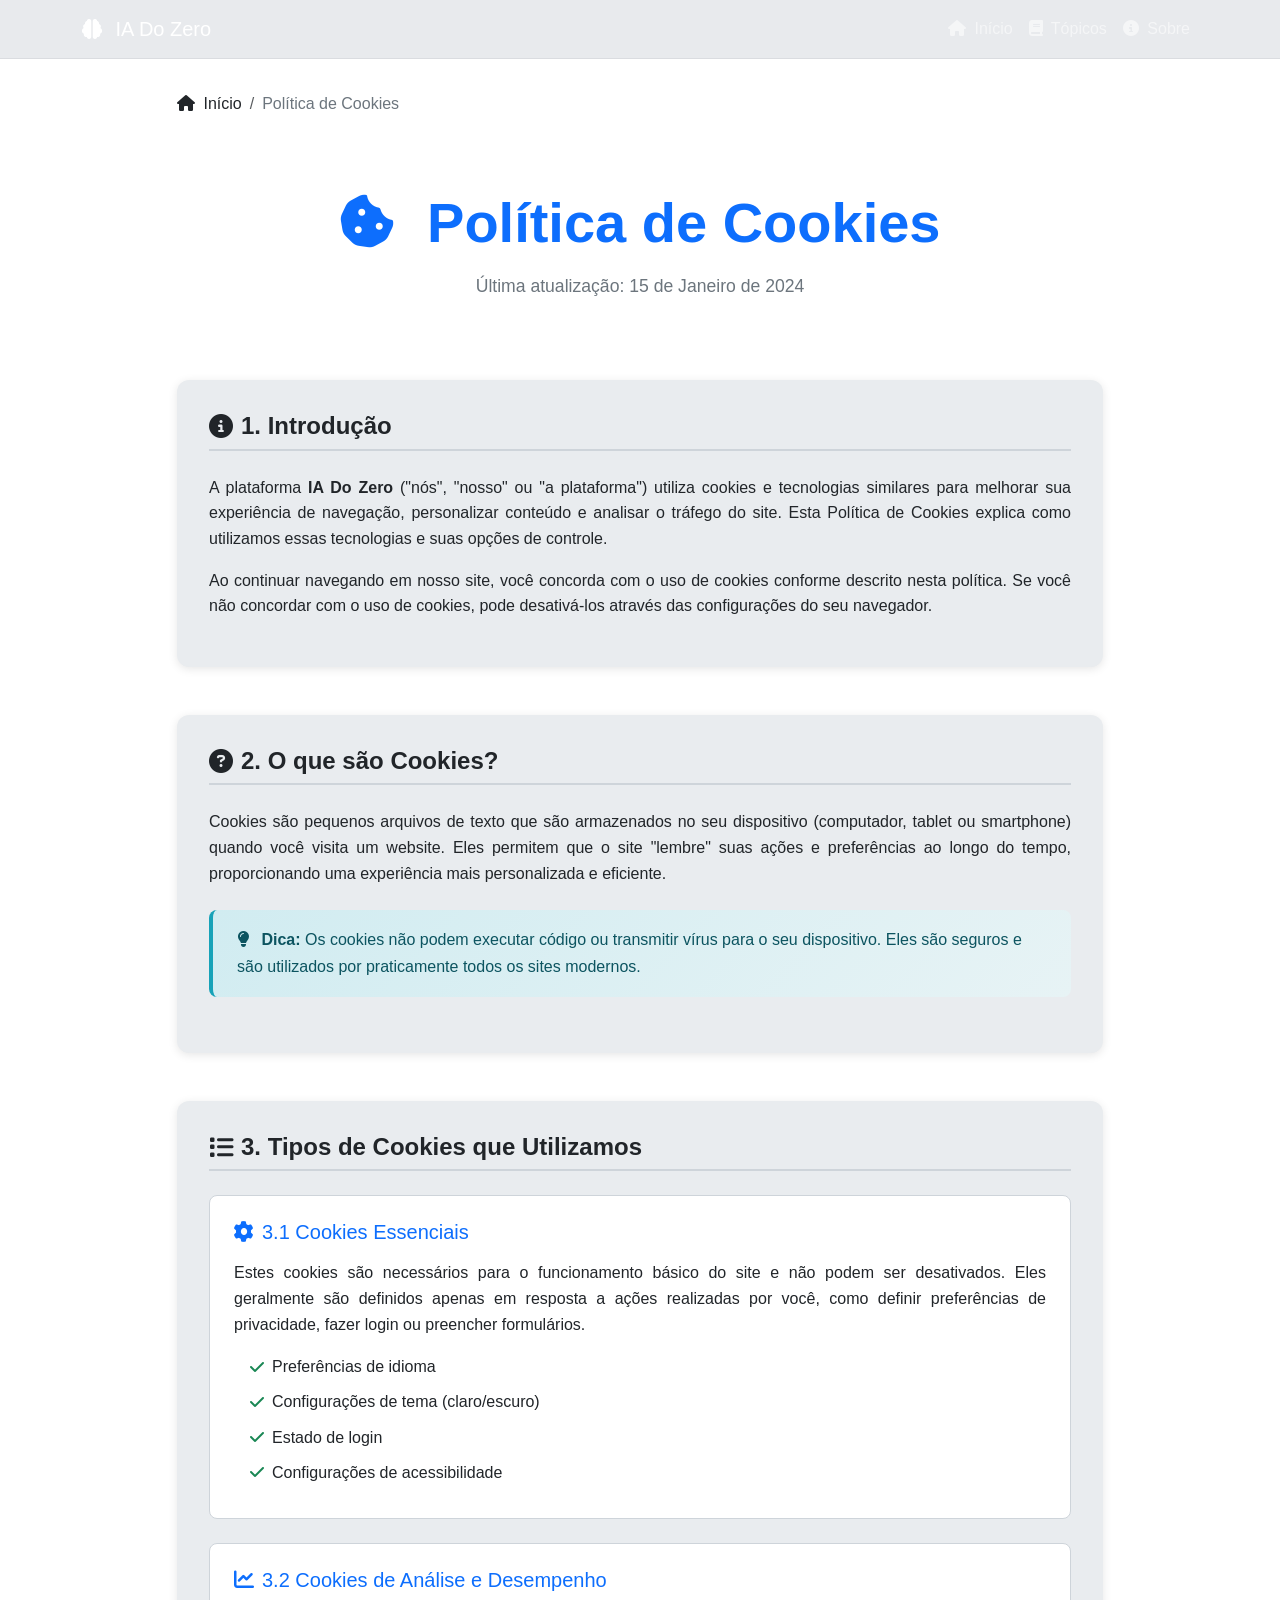
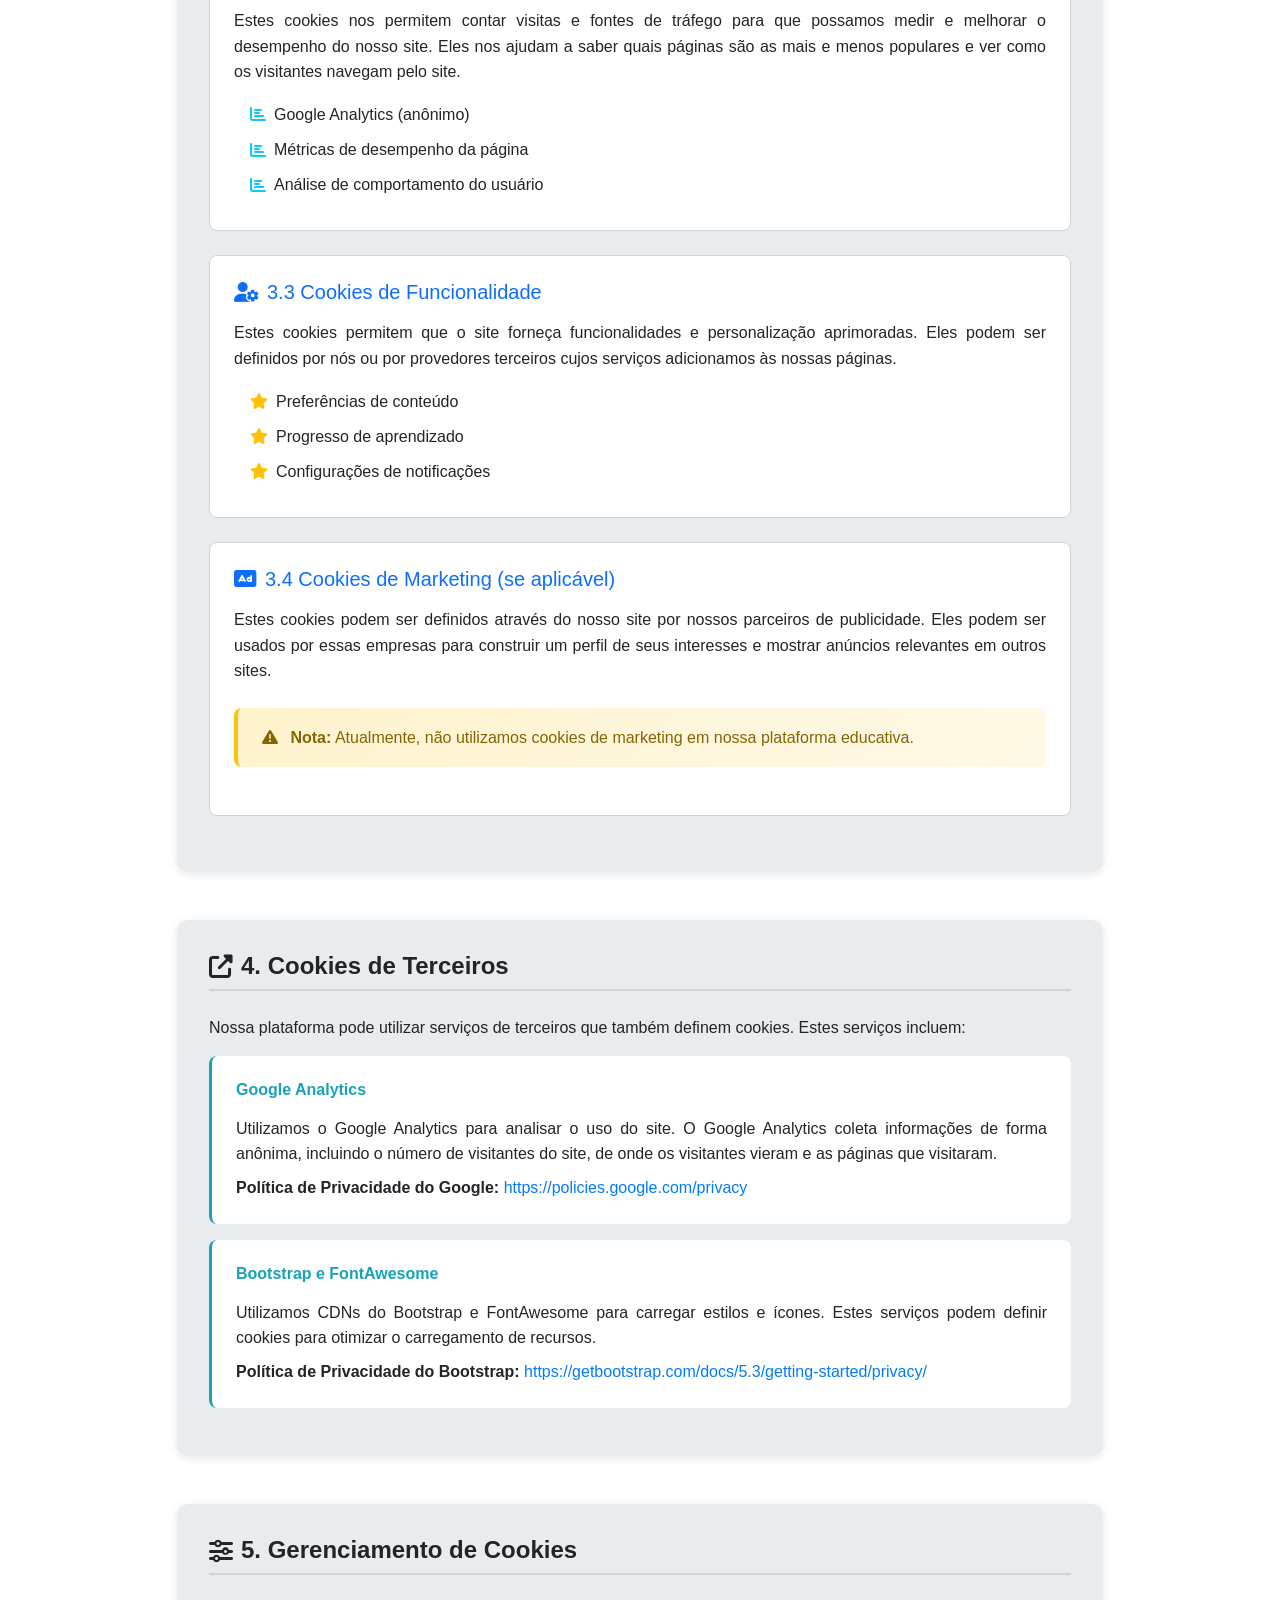
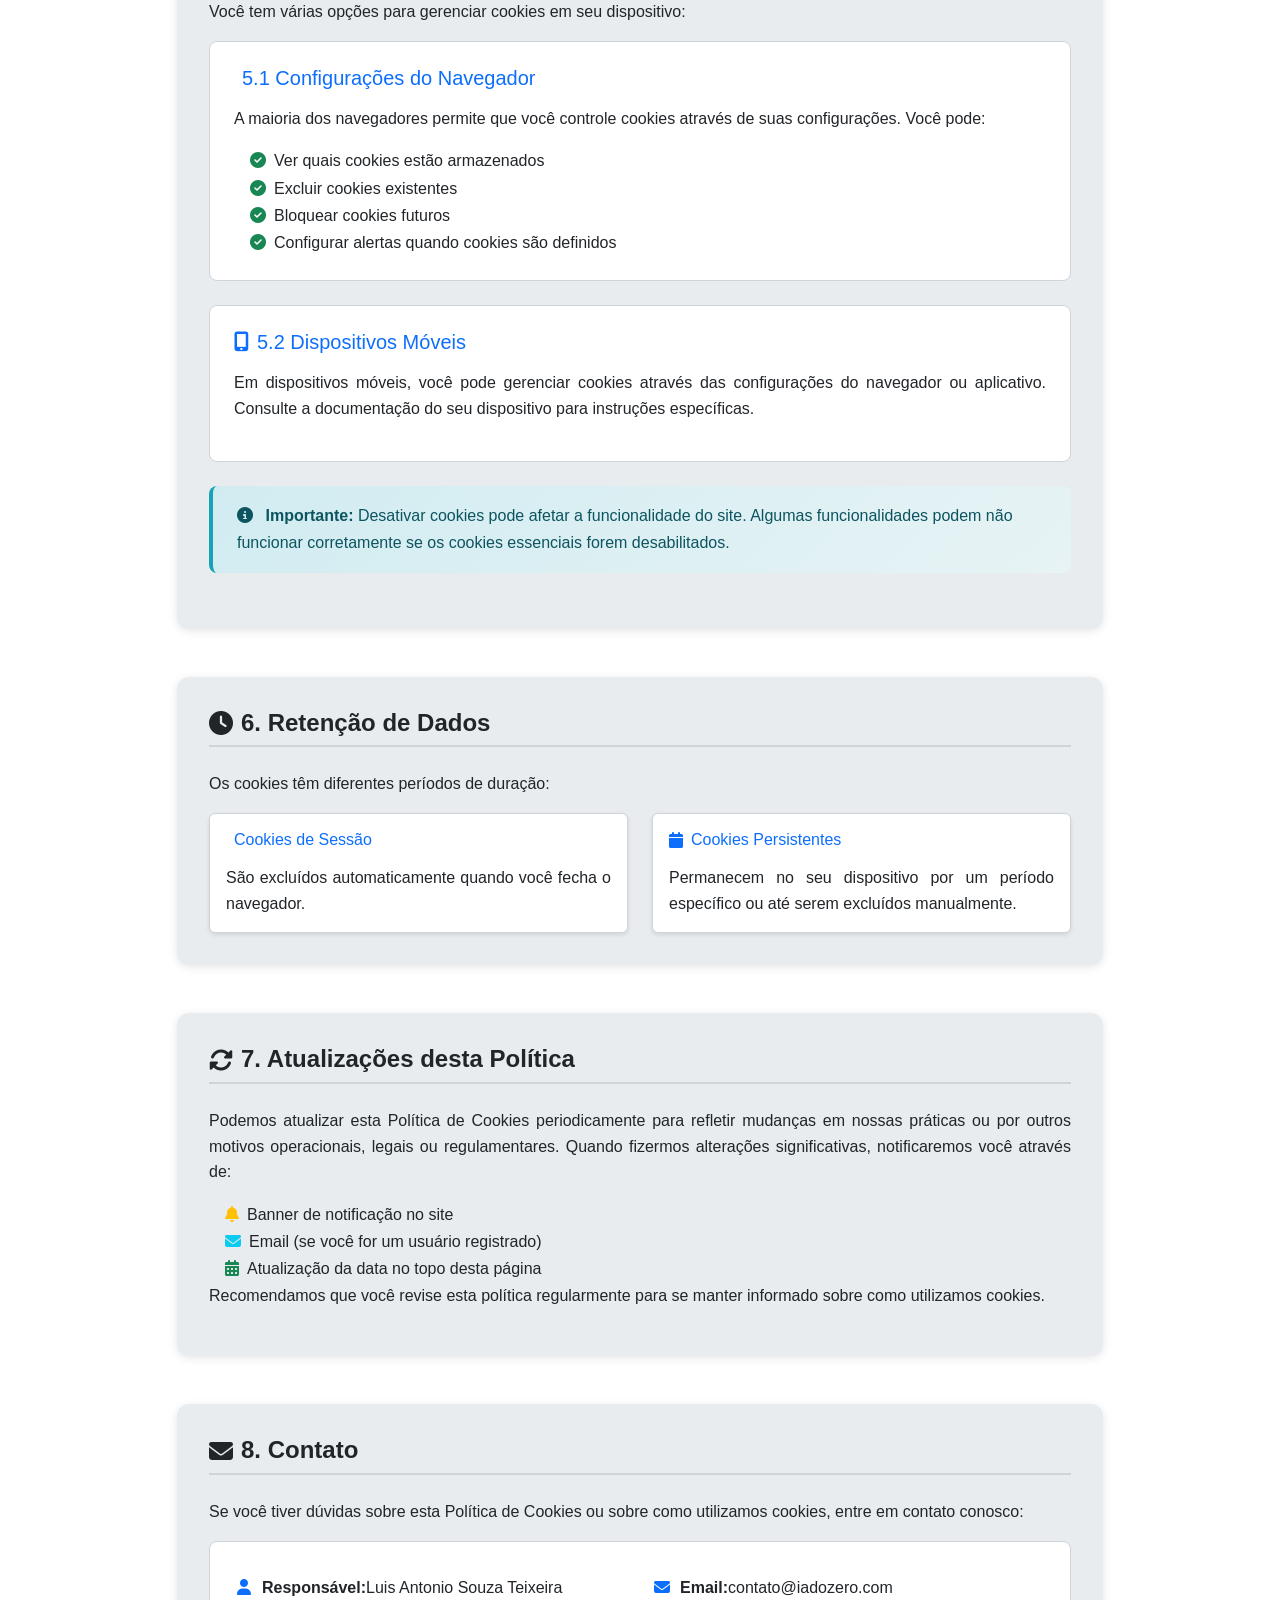
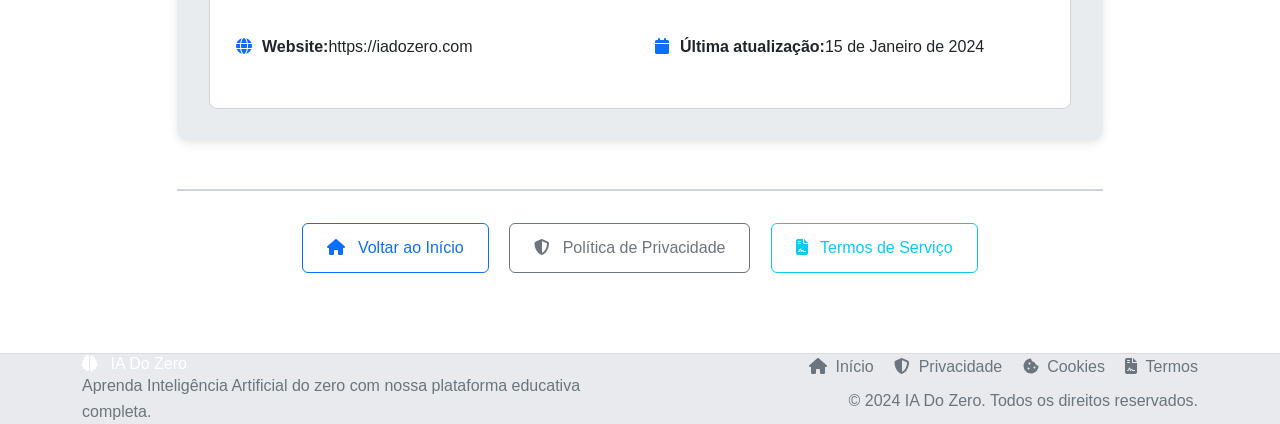
==== pages/cookies.html @ 853598e5 "Adiciona páginas de Política de Cookies, Política de Privacidade e Termos de Uso à aplicação IA Do Z" ====
<!DOCTYPE html>
<html lang="pt-BR">
  <head>
    <!-- Meta tags essenciais -->
    <meta charset="UTF-8" />
    <meta name="viewport" content="width=device-width, initial-scale=1.0" />
    <meta http-equiv="X-UA-Compatible" content="IE=edge" />

    <!-- Meta tags de SEO -->
    <title>Política de Cookies - IA Do Zero</title>
    <meta
      name="description"
      content="Política de cookies da plataforma IA Do Zero. Saiba como utilizamos cookies para melhorar sua experiência de navegação e aprendizado."
    />
    <meta
      name="keywords"
      content="política de cookies, cookies, privacidade, IA Do Zero, inteligência artificial, termos de uso"
    />
    <meta name="author" content="Luis Antonio Souza Teixeira" />
    <meta name="robots" content="noindex, nofollow" />

    <!-- Meta tags Open Graph para redes sociais -->
    <meta property="og:title" content="Política de Cookies - IA Do Zero" />
    <meta
      property="og:description"
      content="Política de cookies da plataforma IA Do Zero. Saiba como utilizamos cookies para melhorar sua experiência."
    />
    <meta property="og:type" content="website" />
    <meta property="og:image" content="../imagem-preview.png" />
    <meta property="og:url" content="https://iadozero.com/pages/cookies.html" />
    <meta property="og:site_name" content="IA Do Zero" />

    <!-- Twitter Card -->
    <meta name="twitter:card" content="summary_large_image" />
    <meta name="twitter:title" content="Política de Cookies - IA Do Zero" />
    <meta
      name="twitter:description"
      content="Política de cookies da plataforma IA Do Zero."
    />
    <meta name="twitter:image" content="../imagem-preview.png" />

    <!-- Favicon -->
    <link
      rel="icon"
      type="image/x-icon"
      href="../assets/img/favicon/favicon.ico"
    />
    <link
      rel="apple-touch-icon"
      sizes="180x180"
      href="../assets/img/favicon/apple-touch-icon.png"
    />
    <link
      rel="icon"
      type="image/png"
      sizes="32x32"
      href="../assets/img/favicon/favicon-32x32.png"
    />
    <link
      rel="icon"
      type="image/png"
      sizes="16x16"
      href="../assets/img/favicon/favicon-16x16.png"
    />

    <!-- Bootstrap CSS via CDN -->
    <link
      href="https://cdn.jsdelivr.net/npm/bootstrap@5.3.2/dist/css/bootstrap.min.css"
      rel="stylesheet"
      integrity="sha384-T3c6CoIi6uLrA9TneNEoa7RxnatzjcDSCmG1MXxSR1GAsXEV/Dwwykc2MPK8M2HN"
      crossorigin="anonymous"
    />

    <!-- FontAwesome via CDN -->
    <link
      rel="stylesheet"
      href="https://cdnjs.cloudflare.com/ajax/libs/font-awesome/6.4.0/css/all.min.css"
      integrity="sha512-iecdLmaskl7CVkqkXNQ/ZH/XLlvWZOJyj7Yy7tcenmpD1ypASozpmT/E0iPtmFIB46ZmdtAc9eNBvH0H/ZpiBw=="
      crossorigin="anonymous"
      referrerpolicy="no-referrer"
    />

    <!-- CSS principal da aplicação -->
    <link rel="stylesheet" href="../assets/css/main.css" />
    <link rel="stylesheet" href="./css/privacy.css" />

    <!-- Manifest para PWA -->
    <link rel="manifest" href="../manifest.json" />

    <!-- Schema.org structured data -->
    <script type="application/ld+json">
      {
        "@context": "https://schema.org",
        "@type": "WebPage",
        "name": "Política de Cookies - IA Do Zero",
        "description": "Política de cookies da plataforma IA Do Zero",
        "url": "https://iadozero.com/pages/cookies.html",
        "publisher": {
          "@type": "Organization",
          "name": "IA Do Zero"
        }
      }
    </script>
  </head>

  <body>
    <!-- Header -->
    <header class="header">
      <nav class="navbar navbar-expand-lg navbar-dark">
        <div class="container">
          <a class="navbar-brand" href="../index.html">
            <i class="fas fa-brain me-2"></i>
            IA Do Zero
          </a>

          <button
            class="navbar-toggler"
            type="button"
            data-bs-toggle="collapse"
            data-bs-target="#navbarNav"
            aria-controls="navbarNav"
            aria-expanded="false"
            aria-label="Toggle navigation"
          >
            <span class="navbar-toggler-icon"></span>
          </button>

          <div class="collapse navbar-collapse" id="navbarNav">
            <ul class="navbar-nav ms-auto">
              <li class="nav-item">
                <a class="nav-link" href="../index.html">
                  <i class="fas fa-home me-1"></i>
                  Início
                </a>
              </li>
              <li class="nav-item">
                <a class="nav-link" href="../index.html#topics">
                  <i class="fas fa-book me-1"></i>
                  Tópicos
                </a>
              </li>
              <li class="nav-item">
                <a class="nav-link" href="../index.html#about">
                  <i class="fas fa-info-circle me-1"></i>
                  Sobre
                </a>
              </li>
            </ul>
          </div>
        </div>
      </nav>
    </header>

    <!-- Main Content -->
    <main class="main-content">
      <div class="container">
        <div class="row justify-content-center">
          <div class="col-lg-10">
            <!-- Breadcrumb -->
            <nav aria-label="breadcrumb" class="mt-4">
              <ol class="breadcrumb">
                <li class="breadcrumb-item">
                  <a href="../index.html">
                    <i class="fas fa-home me-1"></i>
                    Início
                  </a>
                </li>
                <li class="breadcrumb-item active" aria-current="page">
                  Política de Cookies
                </li>
              </ol>
            </nav>

            <!-- Page Header -->
            <div class="page-header text-center mb-5">
              <h1 class="display-4 fw-bold text-primary">
                <i class="fas fa-cookie-bite me-3"></i>
                Política de Cookies
              </h1>
              <p class="lead text-muted">
                Última atualização:
                <time datetime="2024-01-15">15 de Janeiro de 2024</time>
              </p>
            </div>

            <!-- Content Sections -->
            <div class="policy-content">
              <!-- Introduction -->
              <section class="policy-section mb-5">
                <h2 class="section-title">
                  <i class="fas fa-info-circle me-2"></i>
                  1. Introdução
                </h2>
                <div class="section-content">
                  <p>
                    A plataforma <strong>IA Do Zero</strong> ("nós", "nosso" ou
                    "a plataforma") utiliza cookies e tecnologias similares para
                    melhorar sua experiência de navegação, personalizar conteúdo
                    e analisar o tráfego do site. Esta Política de Cookies
                    explica como utilizamos essas tecnologias e suas opções de
                    controle.
                  </p>
                  <p>
                    Ao continuar navegando em nosso site, você concorda com o
                    uso de cookies conforme descrito nesta política. Se você não
                    concordar com o uso de cookies, pode desativá-los através
                    das configurações do seu navegador.
                  </p>
                </div>
              </section>

              <!-- What are Cookies -->
              <section class="policy-section mb-5">
                <h2 class="section-title">
                  <i class="fas fa-question-circle me-2"></i>
                  2. O que são Cookies?
                </h2>
                <div class="section-content">
                  <p>
                    Cookies são pequenos arquivos de texto que são armazenados
                    no seu dispositivo (computador, tablet ou smartphone) quando
                    você visita um website. Eles permitem que o site "lembre"
                    suas ações e preferências ao longo do tempo, proporcionando
                    uma experiência mais personalizada e eficiente.
                  </p>
                  <div class="alert alert-info">
                    <i class="fas fa-lightbulb me-2"></i>
                    <strong>Dica:</strong> Os cookies não podem executar código
                    ou transmitir vírus para o seu dispositivo. Eles são seguros
                    e são utilizados por praticamente todos os sites modernos.
                  </div>
                </div>
              </section>

              <!-- Types of Cookies -->
              <section class="policy-section mb-5">
                <h2 class="section-title">
                  <i class="fas fa-list me-2"></i>
                  3. Tipos de Cookies que Utilizamos
                </h2>
                <div class="section-content">
                  <div class="cookie-type mb-4">
                    <h3 class="h5 text-primary">
                      <i class="fas fa-cog me-2"></i>
                      3.1 Cookies Essenciais
                    </h3>
                    <p>
                      Estes cookies são necessários para o funcionamento básico
                      do site e não podem ser desativados. Eles geralmente são
                      definidos apenas em resposta a ações realizadas por você,
                      como definir preferências de privacidade, fazer login ou
                      preencher formulários.
                    </p>
                    <ul class="list-unstyled ms-3">
                      <li>
                        <i class="fas fa-check text-success me-2"></i
                        >Preferências de idioma
                      </li>
                      <li>
                        <i class="fas fa-check text-success me-2"></i
                        >Configurações de tema (claro/escuro)
                      </li>
                      <li>
                        <i class="fas fa-check text-success me-2"></i>Estado de
                        login
                      </li>
                      <li>
                        <i class="fas fa-check text-success me-2"></i
                        >Configurações de acessibilidade
                      </li>
                    </ul>
                  </div>

                  <div class="cookie-type mb-4">
                    <h3 class="h5 text-primary">
                      <i class="fas fa-chart-line me-2"></i>
                      3.2 Cookies de Análise e Desempenho
                    </h3>
                    <p>
                      Estes cookies nos permitem contar visitas e fontes de
                      tráfego para que possamos medir e melhorar o desempenho do
                      nosso site. Eles nos ajudam a saber quais páginas são as
                      mais e menos populares e ver como os visitantes navegam
                      pelo site.
                    </p>
                    <ul class="list-unstyled ms-3">
                      <li>
                        <i class="fas fa-chart-bar text-info me-2"></i>Google
                        Analytics (anônimo)
                      </li>
                      <li>
                        <i class="fas fa-chart-bar text-info me-2"></i>Métricas
                        de desempenho da página
                      </li>
                      <li>
                        <i class="fas fa-chart-bar text-info me-2"></i>Análise
                        de comportamento do usuário
                      </li>
                    </ul>
                  </div>

                  <div class="cookie-type mb-4">
                    <h3 class="h5 text-primary">
                      <i class="fas fa-user-cog me-2"></i>
                      3.3 Cookies de Funcionalidade
                    </h3>
                    <p>
                      Estes cookies permitem que o site forneça funcionalidades
                      e personalização aprimoradas. Eles podem ser definidos por
                      nós ou por provedores terceiros cujos serviços adicionamos
                      às nossas páginas.
                    </p>
                    <ul class="list-unstyled ms-3">
                      <li>
                        <i class="fas fa-star text-warning me-2"></i
                        >Preferências de conteúdo
                      </li>
                      <li>
                        <i class="fas fa-star text-warning me-2"></i>Progresso
                        de aprendizado
                      </li>
                      <li>
                        <i class="fas fa-star text-warning me-2"></i
                        >Configurações de notificações
                      </li>
                    </ul>
                  </div>

                  <div class="cookie-type mb-4">
                    <h3 class="h5 text-primary">
                      <i class="fas fa-ad me-2"></i>
                      3.4 Cookies de Marketing (se aplicável)
                    </h3>
                    <p>
                      Estes cookies podem ser definidos através do nosso site
                      por nossos parceiros de publicidade. Eles podem ser usados
                      por essas empresas para construir um perfil de seus
                      interesses e mostrar anúncios relevantes em outros sites.
                    </p>
                    <div class="alert alert-warning">
                      <i class="fas fa-exclamation-triangle me-2"></i>
                      <strong>Nota:</strong> Atualmente, não utilizamos cookies
                      de marketing em nossa plataforma educativa.
                    </div>
                  </div>
                </div>
              </section>

              <!-- Third-party Cookies -->
              <section class="policy-section mb-5">
                <h2 class="section-title">
                  <i class="fas fa-external-link-alt me-2"></i>
                  4. Cookies de Terceiros
                </h2>
                <div class="section-content">
                  <p>
                    Nossa plataforma pode utilizar serviços de terceiros que
                    também definem cookies. Estes serviços incluem:
                  </p>

                  <div class="third-party-service mb-3">
                    <h4 class="h6 fw-bold">Google Analytics</h4>
                    <p class="mb-2">
                      Utilizamos o Google Analytics para analisar o uso do site.
                      O Google Analytics coleta informações de forma anônima,
                      incluindo o número de visitantes do site, de onde os
                      visitantes vieram e as páginas que visitaram.
                    </p>
                    <p class="mb-0">
                      <strong>Política de Privacidade do Google:</strong>
                      <a
                        href="https://policies.google.com/privacy"
                        target="_blank"
                        rel="noopener noreferrer"
                      >
                        https://policies.google.com/privacy
                      </a>
                    </p>
                  </div>

                  <div class="third-party-service mb-3">
                    <h4 class="h6 fw-bold">Bootstrap e FontAwesome</h4>
                    <p class="mb-2">
                      Utilizamos CDNs do Bootstrap e FontAwesome para carregar
                      estilos e ícones. Estes serviços podem definir cookies
                      para otimizar o carregamento de recursos.
                    </p>
                    <p class="mb-0">
                      <strong>Política de Privacidade do Bootstrap:</strong>
                      <a
                        href="https://getbootstrap.com/docs/5.3/getting-started/privacy/"
                        target="_blank"
                        rel="noopener noreferrer"
                      >
                        https://getbootstrap.com/docs/5.3/getting-started/privacy/
                      </a>
                    </p>
                  </div>
                </div>
              </section>

              <!-- Cookie Management -->
              <section class="policy-section mb-5">
                <h2 class="section-title">
                  <i class="fas fa-sliders-h me-2"></i>
                  5. Gerenciamento de Cookies
                </h2>
                <div class="section-content">
                  <p>
                    Você tem várias opções para gerenciar cookies em seu
                    dispositivo:
                  </p>

                  <div class="management-option mb-4">
                    <h3 class="h5 text-primary">
                      <i class="fas fa-browser me-2"></i>
                      5.1 Configurações do Navegador
                    </h3>
                    <p>
                      A maioria dos navegadores permite que você controle
                      cookies através de suas configurações. Você pode:
                    </p>
                    <ul class="list-unstyled ms-3">
                      <li>
                        <i class="fas fa-check-circle text-success me-2"></i>Ver
                        quais cookies estão armazenados
                      </li>
                      <li>
                        <i class="fas fa-check-circle text-success me-2"></i
                        >Excluir cookies existentes
                      </li>
                      <li>
                        <i class="fas fa-check-circle text-success me-2"></i
                        >Bloquear cookies futuros
                      </li>
                      <li>
                        <i class="fas fa-check-circle text-success me-2"></i
                        >Configurar alertas quando cookies são definidos
                      </li>
                    </ul>
                  </div>

                  <div class="management-option mb-4">
                    <h3 class="h5 text-primary">
                      <i class="fas fa-mobile-alt me-2"></i>
                      5.2 Dispositivos Móveis
                    </h3>
                    <p>
                      Em dispositivos móveis, você pode gerenciar cookies
                      através das configurações do navegador ou aplicativo.
                      Consulte a documentação do seu dispositivo para instruções
                      específicas.
                    </p>
                  </div>

                  <div class="alert alert-info">
                    <i class="fas fa-info-circle me-2"></i>
                    <strong>Importante:</strong> Desativar cookies pode afetar a
                    funcionalidade do site. Algumas funcionalidades podem não
                    funcionar corretamente se os cookies essenciais forem
                    desabilitados.
                  </div>
                </div>
              </section>

              <!-- Data Retention -->
              <section class="policy-section mb-5">
                <h2 class="section-title">
                  <i class="fas fa-clock me-2"></i>
                  6. Retenção de Dados
                </h2>
                <div class="section-content">
                  <p>Os cookies têm diferentes períodos de duração:</p>

                  <div class="retention-info">
                    <div class="row">
                      <div class="col-md-6">
                        <div class="card h-100">
                          <div class="card-body">
                            <h5 class="card-title text-primary">
                              <i class="fas fa-session me-2"></i>
                              Cookies de Sessão
                            </h5>
                            <p class="card-text">
                              São excluídos automaticamente quando você fecha o
                              navegador.
                            </p>
                          </div>
                        </div>
                      </div>
                      <div class="col-md-6">
                        <div class="card h-100">
                          <div class="card-body">
                            <h5 class="card-title text-primary">
                              <i class="fas fa-calendar me-2"></i>
                              Cookies Persistentes
                            </h5>
                            <p class="card-text">
                              Permanecem no seu dispositivo por um período
                              específico ou até serem excluídos manualmente.
                            </p>
                          </div>
                        </div>
                      </div>
                    </div>
                  </div>
                </div>
              </section>

              <!-- Updates -->
              <section class="policy-section mb-5">
                <h2 class="section-title">
                  <i class="fas fa-sync-alt me-2"></i>
                  7. Atualizações desta Política
                </h2>
                <div class="section-content">
                  <p>
                    Podemos atualizar esta Política de Cookies periodicamente
                    para refletir mudanças em nossas práticas ou por outros
                    motivos operacionais, legais ou regulamentares. Quando
                    fizermos alterações significativas, notificaremos você
                    através de:
                  </p>
                  <ul class="list-unstyled ms-3">
                    <li>
                      <i class="fas fa-bell text-warning me-2"></i>Banner de
                      notificação no site
                    </li>
                    <li>
                      <i class="fas fa-envelope text-info me-2"></i>Email (se
                      você for um usuário registrado)
                    </li>
                    <li>
                      <i class="fas fa-calendar-alt text-success me-2"></i
                      >Atualização da data no topo desta página
                    </li>
                  </ul>
                  <p>
                    Recomendamos que você revise esta política regularmente para
                    se manter informado sobre como utilizamos cookies.
                  </p>
                </div>
              </section>

              <!-- Contact -->
              <section class="policy-section mb-5">
                <h2 class="section-title">
                  <i class="fas fa-envelope me-2"></i>
                  8. Contato
                </h2>
                <div class="section-content">
                  <p>
                    Se você tiver dúvidas sobre esta Política de Cookies ou
                    sobre como utilizamos cookies, entre em contato conosco:
                  </p>

                  <div class="contact-info">
                    <div class="row">
                      <div class="col-md-6">
                        <div class="contact-item mb-3">
                          <i class="fas fa-user me-2 text-primary"></i>
                          <strong>Responsável:</strong> Luis Antonio Souza
                          Teixeira
                        </div>
                        <div class="contact-item mb-3">
                          <i class="fas fa-globe me-2 text-primary"></i>
                          <strong>Website:</strong>
                          <a
                            href="https://iadozero.com"
                            target="_blank"
                            rel="noopener noreferrer"
                          >
                            https://iadozero.com
                          </a>
                        </div>
                      </div>
                      <div class="col-md-6">
                        <div class="contact-item mb-3">
                          <i class="fas fa-envelope me-2 text-primary"></i>
                          <strong>Email:</strong>
                          <a href="mailto:contato@iadozero.com">
                            contato@iadozero.com
                          </a>
                        </div>
                        <div class="contact-item mb-3">
                          <i class="fas fa-calendar me-2 text-primary"></i>
                          <strong>Última atualização:</strong> 15 de Janeiro de
                          2024
                        </div>
                      </div>
                    </div>
                  </div>
                </div>
              </section>
            </div>

            <!-- Navigation Buttons -->
            <div class="navigation-buttons text-center mt-5">
              <a href="../index.html" class="btn btn-outline-primary me-3">
                <i class="fas fa-home me-2"></i>
                Voltar ao Início
              </a>
              <a href="./privacy.html" class="btn btn-outline-secondary me-3">
                <i class="fas fa-shield-alt me-2"></i>
                Política de Privacidade
              </a>
              <a href="./terms-of-service.html" class="btn btn-outline-info">
                <i class="fas fa-file-contract me-2"></i>
                Termos de Serviço
              </a>
            </div>
          </div>
        </div>
      </div>
    </main>

    <!-- Footer -->
    <footer class="footer mt-5">
      <div class="container">
        <div class="row">
          <div class="col-md-6">
            <h5 class="text-white">
              <i class="fas fa-brain me-2"></i>
              IA Do Zero
            </h5>
            <p class="text-muted">
              Aprenda Inteligência Artificial do zero com nossa plataforma
              educativa completa.
            </p>
          </div>
          <div class="col-md-6 text-md-end">
            <div class="footer-links">
              <a href="../index.html" class="text-muted me-3">
                <i class="fas fa-home me-1"></i>
                Início
              </a>
              <a href="./privacy.html" class="text-muted me-3">
                <i class="fas fa-shield-alt me-1"></i>
                Privacidade
              </a>
              <a href="./cookies.html" class="text-muted me-3">
                <i class="fas fa-cookie-bite me-1"></i>
                Cookies
              </a>
              <a href="./terms-of-service.html" class="text-muted">
                <i class="fas fa-file-contract me-1"></i>
                Termos
              </a>
            </div>
            <p class="text-muted mt-2">
              &copy; 2024 IA Do Zero. Todos os direitos reservados.
            </p>
          </div>
        </div>
      </div>
    </footer>

    <!-- Bootstrap JS via CDN -->
    <script
      src="https://cdn.jsdelivr.net/npm/bootstrap@5.3.2/dist/js/bootstrap.bundle.min.js"
      integrity="sha384-C6RzsynM9kWDrMNeT87bh95OGNyZPhcTNXj1NW7RuBCsyN/o0jlpcV8Qyq46cDfL"
      crossorigin="anonymous"
    ></script>

    <!-- JavaScript principal da aplicação -->
    <script src="../js/app.js"></script>

    <!-- Service Worker para PWA -->
    <script>
      if ('serviceWorker' in navigator) {
        window.addEventListener('load', () => {
          navigator.serviceWorker
            .register('../sw.js')
            .then(registration => {
              console.log('SW registered: ', registration)
            })
            .catch(registrationError => {
              console.log('SW registration failed: ', registrationError)
            })
        })
      }
    </script>
  </body>
</html>
---- assets/css/main.css ----
/* ===================================================================
   MAIN.CSS - Arquivo CSS Principal Modular
   =================================================================== */

/* -------------------------------------------------------------------
   BASE - Estilos fundamentais e configurações globais
   ------------------------------------------------------------------- */
@import url('./modules/base/reset.css');
@import url('./modules/base/variables.css');
@import url('./modules/base/var-darkmode.css');
@import url('./modules/base/typography.css');
@import url('./modules/base/animations.css');
@import url('./modules/base/scrollbar.css');

/* -------------------------------------------------------------------
   LAYOUT - Estrutura e organização das seções
   ------------------------------------------------------------------- */
@import url('./modules/layout/container.css');
@import url('./modules/layout/header.css');
@import url('./modules/layout/section.css');
@import url('./modules/layout/footer.css');

/* -------------------------------------------------------------------
   COMPONENTS - Componentes reutilizáveis
   ------------------------------------------------------------------- */
@import url('./modules/components/buttons.css');
@import url('./modules/components/inputs.css');
@import url('./modules/components/modal.css');
@import url('./modules/components/notification.css');
@import url('./modules/components/icon.css');
@import url('./modules/components/flags.css');
@import url('./modules/components/theme-toggle.css');

/* -------------------------------------------------------------------
   FEATURES - Funcionalidades específicas
   ------------------------------------------------------------------- */
/* Arquivos de features serão importados aqui conforme necessário */

/* -------------------------------------------------------------------
   UTILS - Utilitários e classes auxiliares
   ------------------------------------------------------------------- */
@import url('./modules/utils/spacing.css');
@import url('./modules/utils/responsive.css');
@import url('./modules/utils/accessibility.css');
@import url('./modules/utils/darkmode.css');
@import url('./modules/utils/tooltip.css');

/* -------------------------------------------------------------------
   PAGES - Estilos específicos de páginas
   ------------------------------------------------------------------- */
@import url('../../pages/css/privacy.css');
@import url('../../pages/css/terms-of-service.css');

/* Tópicos da aplicação IA Do Zero */
@import url('../../assets/css/topics/fundamentos.css');
@import url('../../assets/css/topics/matematica.css');
@import url('../../assets/css/topics/ml.css');
@import url('../../assets/css/topics/deep-learning.css');
@import url('../../assets/css/topics/programacao.css');
@import url('../../assets/css/topics/engenharia-dados.css');
@import url('../../assets/css/topics/avaliacao.css');
@import url('../../assets/css/topics/aplicacoes.css');
@import url('../../assets/css/topics/etica.css');
@import url('../../assets/css/topics/projetos.css');

/* ===================================================================
   ESTILOS GLOBAIS ADICIONAIS
   =================================================================== */

/* Estilos que precisam ser aplicados após todos os imports */
*,
*::before,
*::after {
  box-sizing: border-box;
}

html {
  scroll-behavior: smooth;
}

body {
  line-height: 1.6;
  -webkit-font-smoothing: antialiased;
  -moz-osx-font-smoothing: grayscale;
}

/* Classe utilitária para screen readers */
.sr-only {
  position: absolute;
  width: 1px;
  height: 1px;
  padding: 0;
  margin: -1px;
  overflow: hidden;
  clip: rect(0, 0, 0, 0);
  white-space: nowrap;
  border: 0;
}
---- pages/css/privacy.css ----
/* ===== ESTILOS PARA PÁGINAS DE POLÍTICA ===== */

/* Estilos gerais da página */
.policy-content {
  line-height: 1.6;
  color: var(--text-color);
}

/* Cabeçalho da página */
.page-header {
  padding: 2rem 0;
  border-bottom: 2px solid var(--primary-color);
  margin-bottom: 3rem;
}

.page-header h1 {
  color: var(--primary-color);
  margin-bottom: 1rem;
}

.page-header .lead {
  font-size: 1.1rem;
  color: var(--text-muted);
}

/* Seções da política */
.policy-section {
  background: var(--bg-secondary);
  border-radius: 12px;
  padding: 2rem;
  box-shadow: 0 2px 10px rgba(0, 0, 0, 0.1);
  border-left: 4px solid var(--primary-color);
  transition: all 0.3s ease;
}

.policy-section:hover {
  transform: translateY(-2px);
  box-shadow: 0 4px 20px rgba(0, 0, 0, 0.15);
}

.section-title {
  color: var(--primary-color);
  font-size: 1.5rem;
  font-weight: 600;
  margin-bottom: 1.5rem;
  display: flex;
  align-items: center;
  border-bottom: 2px solid var(--border-color);
  padding-bottom: 0.5rem;
}

.section-content {
  font-size: 1rem;
  line-height: 1.7;
}

.section-content p {
  margin-bottom: 1rem;
  text-align: justify;
}

/* Tipos de cookies */
.cookie-type {
  background: var(--bg-primary);
  border-radius: 8px;
  padding: 1.5rem;
  border: 1px solid var(--border-color);
  margin-bottom: 1.5rem;
}

.cookie-type h3 {
  margin-bottom: 1rem;
  display: flex;
  align-items: center;
}

.cookie-type ul {
  margin-top: 1rem;
}

.cookie-type li {
  margin-bottom: 0.5rem;
  display: flex;
  align-items: center;
}

/* Serviços de terceiros */
.third-party-service {
  background: var(--bg-primary);
  border-radius: 8px;
  padding: 1.5rem;
  border-left: 3px solid var(--info-color);
  margin-bottom: 1.5rem;
}

.third-party-service h4 {
  color: var(--info-color);
  margin-bottom: 1rem;
}

/* Opções de gerenciamento */
.management-option {
  background: var(--bg-primary);
  border-radius: 8px;
  padding: 1.5rem;
  border: 1px solid var(--border-color);
  margin-bottom: 1.5rem;
}

.management-option h3 {
  margin-bottom: 1rem;
  display: flex;
  align-items: center;
}

/* Informações de retenção */
.retention-info .card {
  border: 1px solid var(--border-color);
  transition: all 0.3s ease;
}

.retention-info .card:hover {
  transform: translateY(-2px);
  box-shadow: 0 4px 15px rgba(0, 0, 0, 0.1);
}

.retention-info .card-title {
  display: flex;
  align-items: center;
  margin-bottom: 1rem;
}

/* Informações de contato */
.contact-info {
  background: var(--bg-primary);
  border-radius: 8px;
  padding: 1.5rem;
  border: 1px solid var(--border-color);
}

.contact-item {
  display: flex;
  align-items: center;
  padding: 0.5rem 0;
}

.contact-item i {
  width: 20px;
  text-align: center;
  margin-right: 0.75rem;
}

.contact-item a {
  color: var(--primary-color);
  text-decoration: none;
  transition: color 0.3s ease;
}

.contact-item a:hover {
  color: var(--primary-hover);
  text-decoration: underline;
}

/* Botões de navegação */
.navigation-buttons {
  padding: 2rem 0;
  border-top: 2px solid var(--border-color);
}

.navigation-buttons .btn {
  padding: 0.75rem 1.5rem;
  font-weight: 500;
  transition: all 0.3s ease;
}

.navigation-buttons .btn:hover {
  transform: translateY(-2px);
  box-shadow: 0 4px 15px rgba(0, 0, 0, 0.2);
}

/* Alertas personalizados */
.alert {
  border-radius: 8px;
  border: none;
  padding: 1rem 1.5rem;
  margin: 1.5rem 0;
}

.alert-info {
  background: linear-gradient(135deg, var(--info-bg), var(--info-bg-light));
  color: var(--info-text);
  border-left: 4px solid var(--info-color);
}

.alert-warning {
  background: linear-gradient(
    135deg,
    var(--warning-bg),
    var(--warning-bg-light)
  );
  color: var(--warning-text);
  border-left: 4px solid var(--warning-color);
}

/* Breadcrumb personalizado */
.breadcrumb {
  background: transparent;
  padding: 0.5rem 0;
  margin-bottom: 2rem;
}

.breadcrumb-item a {
  color: var(--primary-color);
  text-decoration: none;
  transition: color 0.3s ease;
}

.breadcrumb-item a:hover {
  color: var(--primary-hover);
}

.breadcrumb-item.active {
  color: var(--text-muted);
}

/* Responsividade */
@media (max-width: 768px) {
  .policy-section {
    padding: 1.5rem;
    margin-bottom: 1.5rem;
  }

  .section-title {
    font-size: 1.3rem;
  }

  .page-header h1 {
    font-size: 2rem;
  }

  .navigation-buttons .btn {
    display: block;
    width: 100%;
    margin-bottom: 1rem;
  }

  .contact-info .row {
    flex-direction: column;
  }

  .contact-info .col-md-6:last-child {
    margin-top: 1rem;
  }
}

@media (max-width: 576px) {
  .policy-section {
    padding: 1rem;
  }

  .section-title {
    font-size: 1.2rem;
  }

  .page-header h1 {
    font-size: 1.8rem;
  }

  .cookie-type,
  .third-party-service,
  .management-option {
    padding: 1rem;
  }
}

/* Animações */
@keyframes fadeInUp {
  from {
    opacity: 0;
    transform: translateY(30px);
  }
  to {
    opacity: 1;
    transform: translateY(0);
  }
}

.policy-section {
  animation: fadeInUp 0.6s ease-out;
}

.policy-section:nth-child(1) {
  animation-delay: 0.1s;
}
.policy-section:nth-child(2) {
  animation-delay: 0.2s;
}
.policy-section:nth-child(3) {
  animation-delay: 0.3s;
}
.policy-section:nth-child(4) {
  animation-delay: 0.4s;
}
.policy-section:nth-child(5) {
  animation-delay: 0.5s;
}
.policy-section:nth-child(6) {
  animation-delay: 0.6s;
}
.policy-section:nth-child(7) {
  animation-delay: 0.7s;
}
.policy-section:nth-child(8) {
  animation-delay: 0.8s;
}

/* Melhorias de acessibilidade */
.section-title:focus,
.cookie-type h3:focus,
.management-option h3:focus {
  outline: 2px solid var(--primary-color);
  outline-offset: 2px;
}

/* Estilos para modo escuro */
[data-theme='dark'] .policy-section {
  background: var(--bg-secondary-dark);
  border-color: var(--border-color-dark);
}

[data-theme='dark'] .cookie-type,
[data-theme='dark'] .third-party-service,
[data-theme='dark'] .management-option,
[data-theme='dark'] .contact-info {
  background: var(--bg-primary-dark);
  border-color: var(--border-color-dark);
}

[data-theme='dark'] .retention-info .card {
  background: var(--bg-primary-dark);
  border-color: var(--border-color-dark);
}

/* Variáveis CSS para temas */
:root {
  --info-bg: #d1ecf1;
  --info-bg-light: #e7f3f5;
  --info-text: #0c5460;
  --warning-bg: #fff3cd;
  --warning-bg-light: #fef9e7;
  --warning-text: #856404;
}

[data-theme='dark'] {
  --info-bg: #1a3a3f;
  --info-bg-light: #2a4a4f;
  --info-text: #b8e6f0;
  --warning-bg: #3a2f1a;
  --warning-bg-light: #4a3f2a;
  --warning-text: #f0d8b8;
}
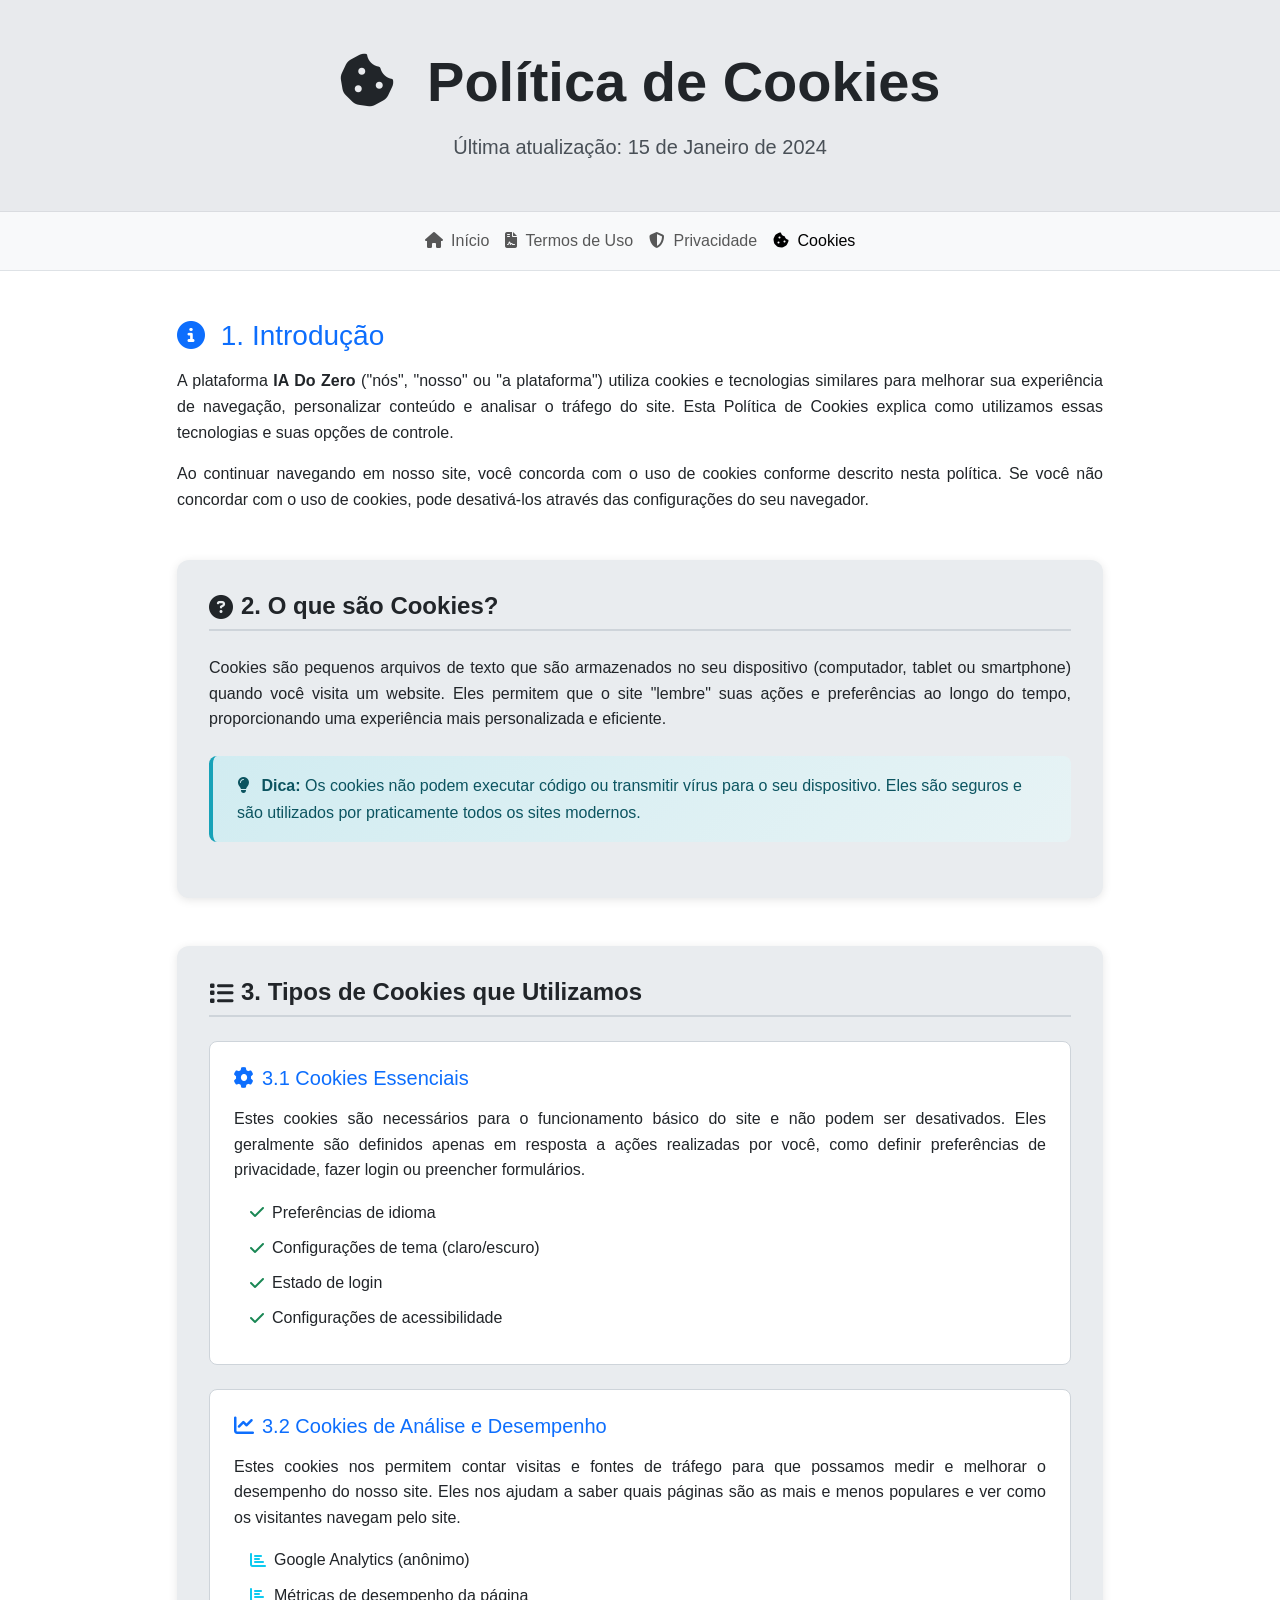
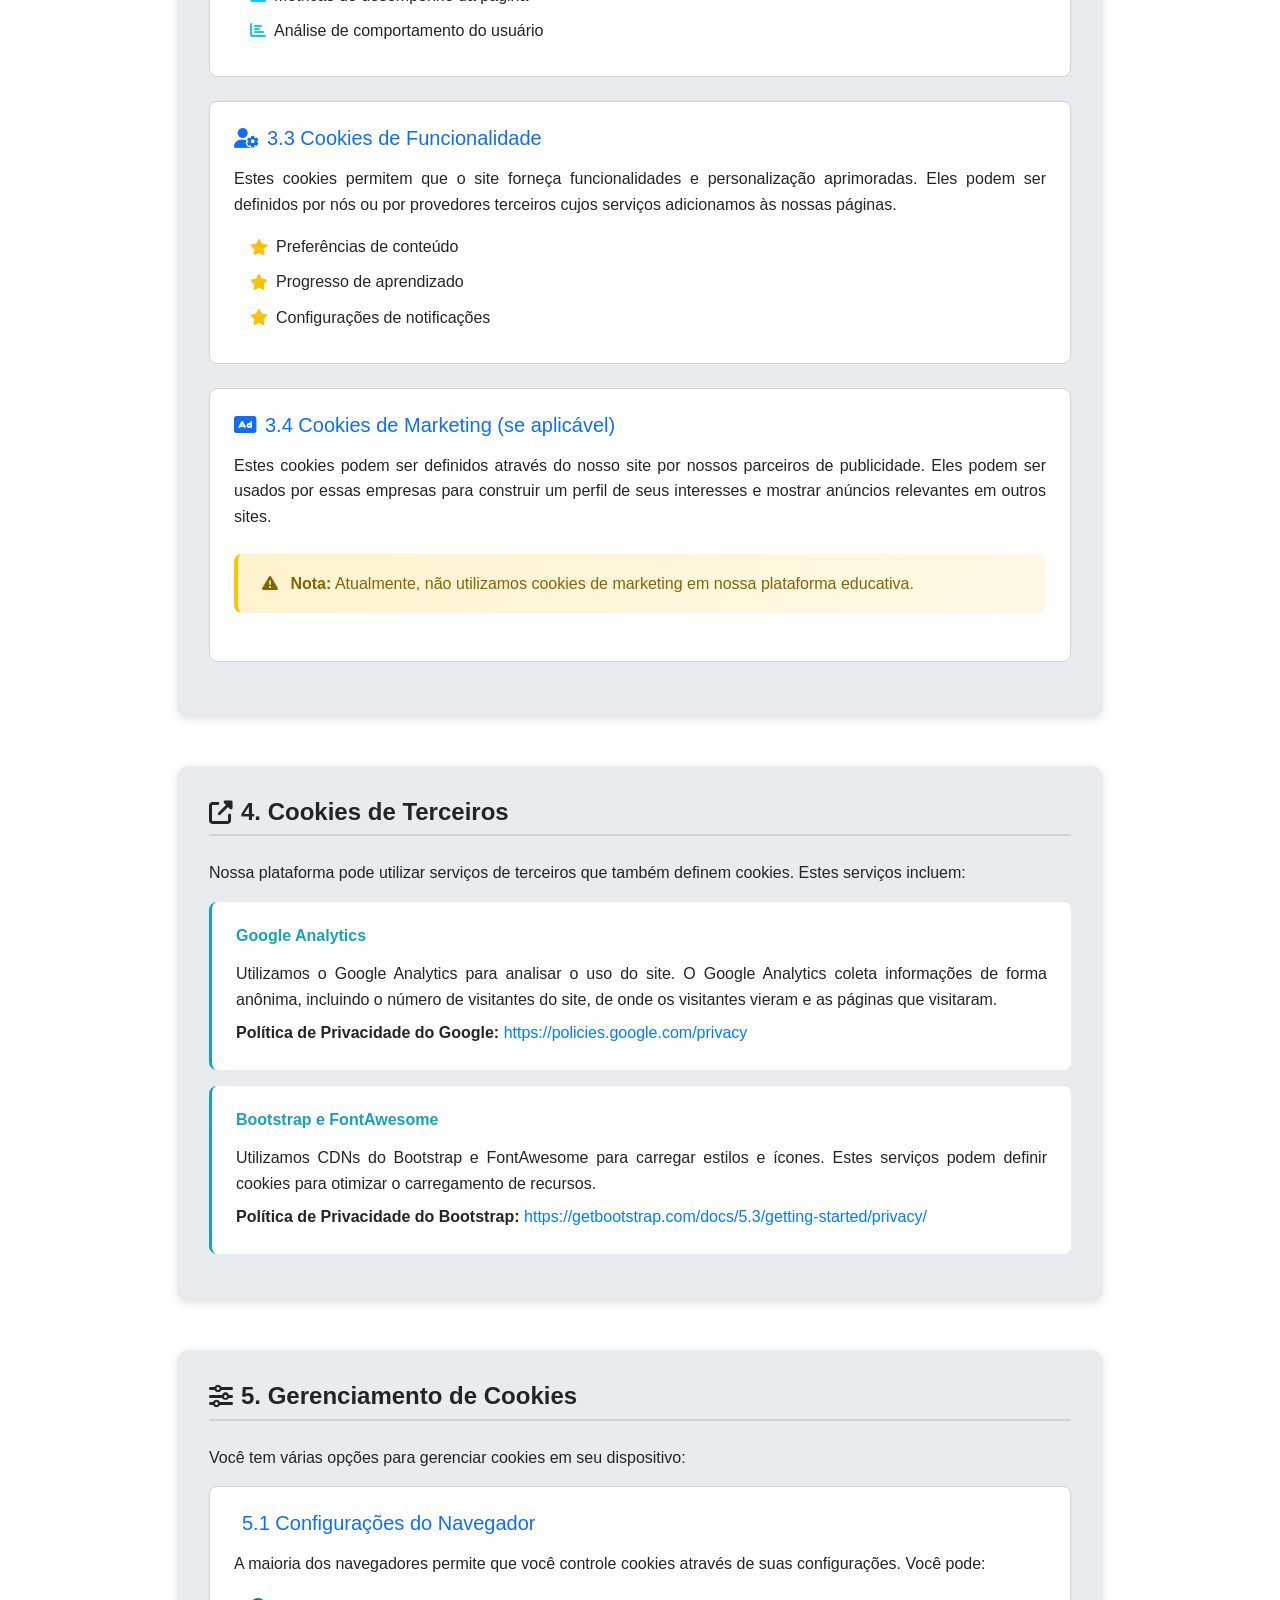
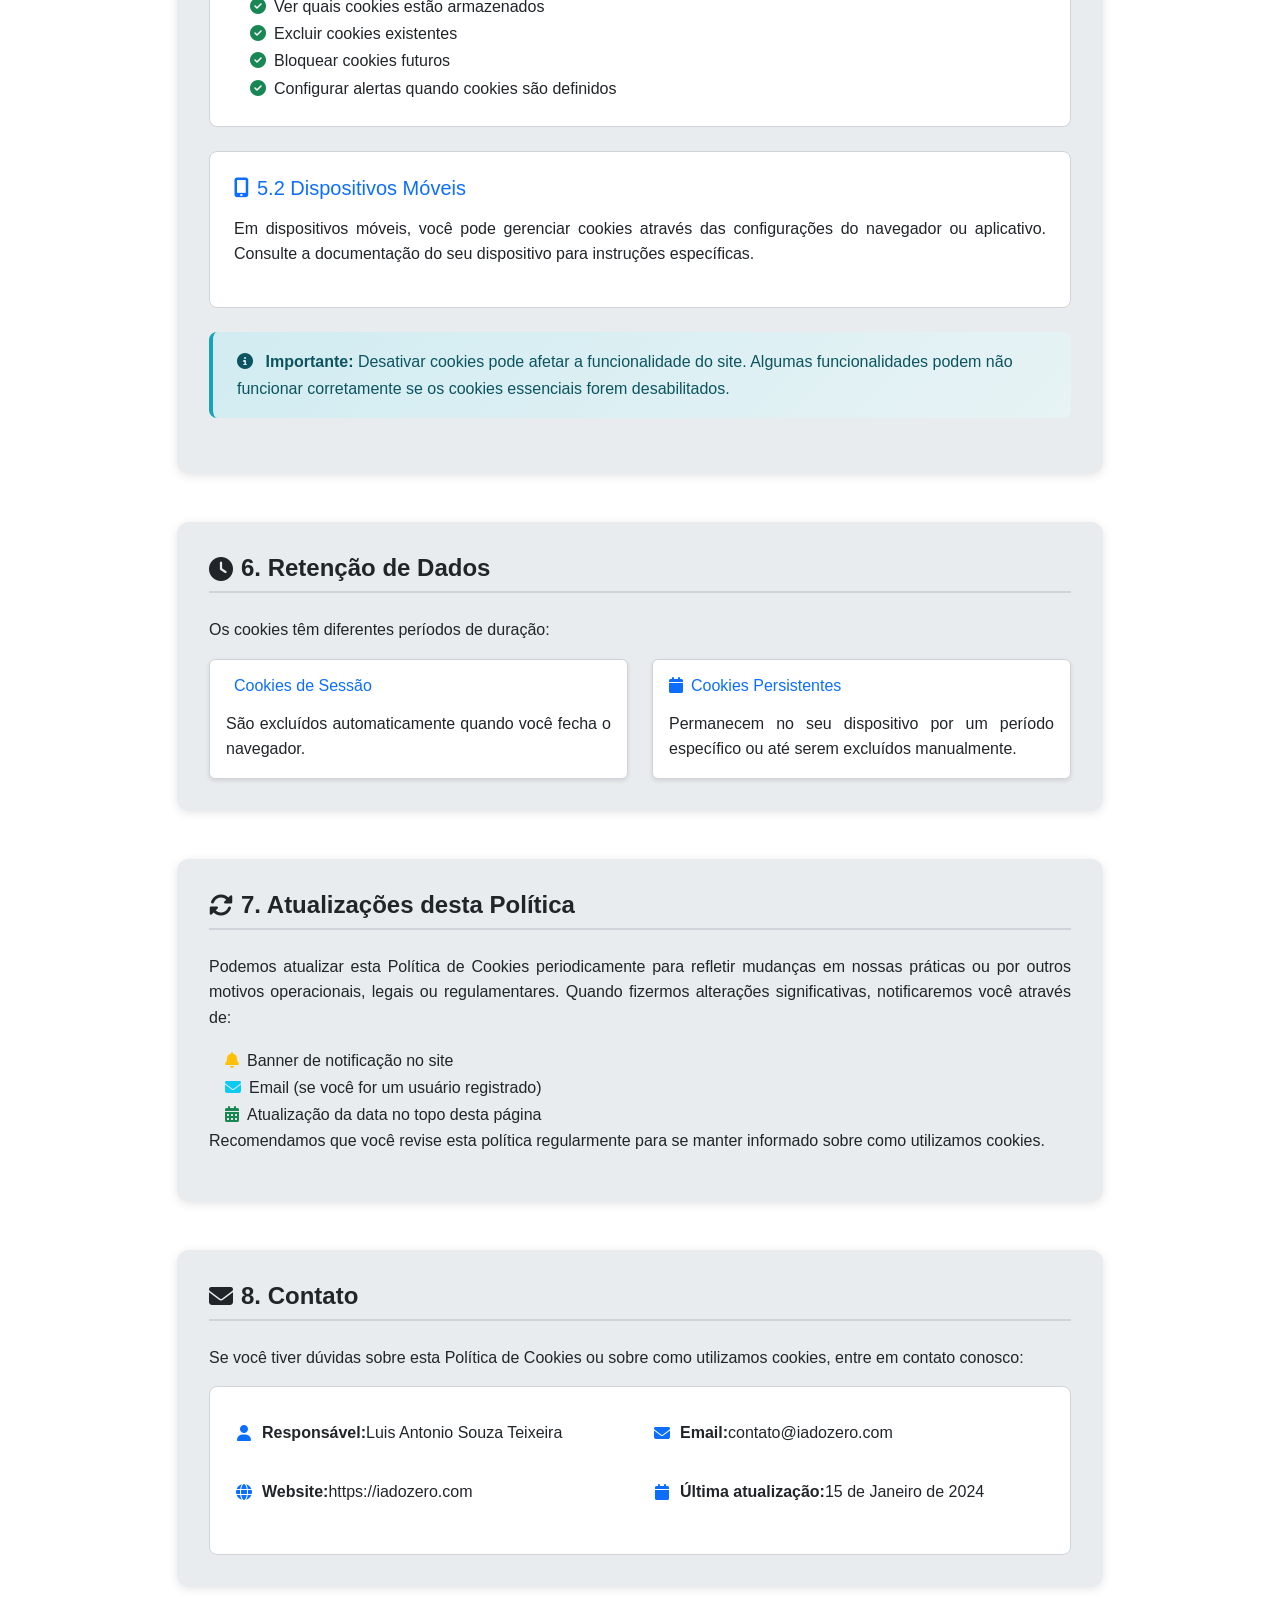
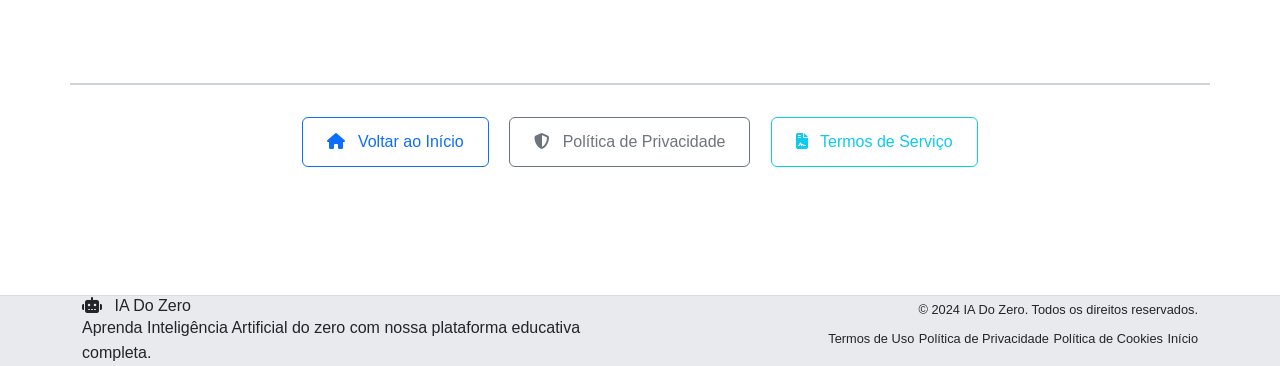
==== commit 56fd0680: "Atualiza as páginas de Política de Cookies, Política de Privacidade e Termos de Uso na aplicação IA " ====
--- a/pages/cookies.html
+++ b/pages/cookies.html
@@ -82,7 +82,6 @@
 
     <!-- CSS principal da aplicação -->
     <link rel="stylesheet" href="../assets/css/main.css" />
-    <link rel="stylesheet" href="./css/privacy.css" />
 
     <!-- Manifest para PWA -->
     <link rel="manifest" href="../manifest.json" />
@@ -105,89 +104,54 @@
 
   <body>
     <!-- Header -->
-    <header class="header">
-      <nav class="navbar navbar-expand-lg navbar-dark">
-        <div class="container">
-          <a class="navbar-brand" href="../index.html">
-            <i class="fas fa-brain me-2"></i>
-            IA Do Zero
-          </a>
-
-          <button
-            class="navbar-toggler"
-            type="button"
-            data-bs-toggle="collapse"
-            data-bs-target="#navbarNav"
-            aria-controls="navbarNav"
-            aria-expanded="false"
-            aria-label="Toggle navigation"
-          >
-            <span class="navbar-toggler-icon"></span>
-          </button>
-
-          <div class="collapse navbar-collapse" id="navbarNav">
-            <ul class="navbar-nav ms-auto">
-              <li class="nav-item">
-                <a class="nav-link" href="../index.html">
-                  <i class="fas fa-home me-1"></i>
-                  Início
-                </a>
-              </li>
-              <li class="nav-item">
-                <a class="nav-link" href="../index.html#topics">
-                  <i class="fas fa-book me-1"></i>
-                  Tópicos
-                </a>
-              </li>
-              <li class="nav-item">
-                <a class="nav-link" href="../index.html#about">
-                  <i class="fas fa-info-circle me-1"></i>
-                  Sobre
-                </a>
-              </li>
-            </ul>
+    <header class="bg-primary text-white py-5">
+      <div class="container">
+        <div class="row justify-content-center">
+          <div class="col-lg-8 text-center">
+            <h1 class="display-4 fw-bold mb-3">
+              <i class="fas fa-cookie-bite me-3"></i>
+              Política de Cookies
+            </h1>
+            <p class="lead mb-0">
+              Última atualização: <time datetime="2024-01-15">15 de Janeiro de 2024</time>
+            </p>
           </div>
         </div>
-      </nav>
+      </div>
     </header>
 
+    <!-- Navigation -->
+    <nav class="navbar navbar-expand-lg navbar-light bg-light border-bottom">
+      <div class="container">
+        <div class="navbar-nav mx-auto">
+          <a class="nav-link" href="../index.html">
+            <i class="fas fa-home me-1"></i>
+            Início
+          </a>
+          <a class="nav-link" href="terms-of-service.html">
+            <i class="fas fa-file-contract me-1"></i>
+            Termos de Uso
+          </a>
+          <a class="nav-link" href="privacy.html">
+            <i class="fas fa-shield-alt me-1"></i>
+            Privacidade
+          </a>
+          <a class="nav-link active" href="cookies.html">
+            <i class="fas fa-cookie-bite me-1"></i>
+            Cookies
+          </a>
+        </div>
+      </div>
+    </nav>
+
     <!-- Main Content -->
-    <main class="main-content">
-      <div class="container">
+    <main>
+      <div class="container py-5">
         <div class="row justify-content-center">
           <div class="col-lg-10">
-            <!-- Breadcrumb -->
-            <nav aria-label="breadcrumb" class="mt-4">
-              <ol class="breadcrumb">
-                <li class="breadcrumb-item">
-                  <a href="../index.html">
-                    <i class="fas fa-home me-1"></i>
-                    Início
-                  </a>
-                </li>
-                <li class="breadcrumb-item active" aria-current="page">
-                  Política de Cookies
-                </li>
-              </ol>
-            </nav>
-
-            <!-- Page Header -->
-            <div class="page-header text-center mb-5">
-              <h1 class="display-4 fw-bold text-primary">
-                <i class="fas fa-cookie-bite me-3"></i>
-                Política de Cookies
-              </h1>
-              <p class="lead text-muted">
-                Última atualização:
-                <time datetime="2024-01-15">15 de Janeiro de 2024</time>
-              </p>
-            </div>
-
-            <!-- Content Sections -->
-            <div class="policy-content">
               <!-- Introduction -->
-              <section class="policy-section mb-5">
-                <h2 class="section-title">
+              <section class="mb-5">
+                <h2 class="h3 text-primary mb-3">
                   <i class="fas fa-info-circle me-2"></i>
                   1. Introdução
                 </h2>
@@ -619,37 +583,33 @@
       <div class="container">
         <div class="row">
           <div class="col-md-6">
-            <h5 class="text-white">
-              <i class="fas fa-brain me-2"></i>
+            <h5>
+              <i class="fas fa-robot me-2"></i>
               IA Do Zero
             </h5>
-            <p class="text-muted">
+            <p>
               Aprenda Inteligência Artificial do zero com nossa plataforma
               educativa completa.
             </p>
           </div>
           <div class="col-md-6 text-md-end">
+            <p class="mb-1">
+              <small>&copy; 2024 IA Do Zero. Todos os direitos reservados.</small>
+            </p>
             <div class="footer-links">
-              <a href="../index.html" class="text-muted me-3">
-                <i class="fas fa-home me-1"></i>
-                Início
+              <a href="terms-of-service.html">
+                <small>Termos de Uso</small>
               </a>
-              <a href="./privacy.html" class="text-muted me-3">
-                <i class="fas fa-shield-alt me-1"></i>
-                Privacidade
+              <a href="privacy.html">
+                <small>Política de Privacidade</small>
               </a>
-              <a href="./cookies.html" class="text-muted me-3">
-                <i class="fas fa-cookie-bite me-1"></i>
-                Cookies
+              <a href="cookies.html">
+                <small>Política de Cookies</small>
               </a>
-              <a href="./terms-of-service.html" class="text-muted">
-                <i class="fas fa-file-contract me-1"></i>
-                Termos
+              <a href="../index.html">
+                <small>Início</small>
               </a>
             </div>
-            <p class="text-muted mt-2">
-              &copy; 2024 IA Do Zero. Todos os direitos reservados.
-            </p>
           </div>
         </div>
       </div>
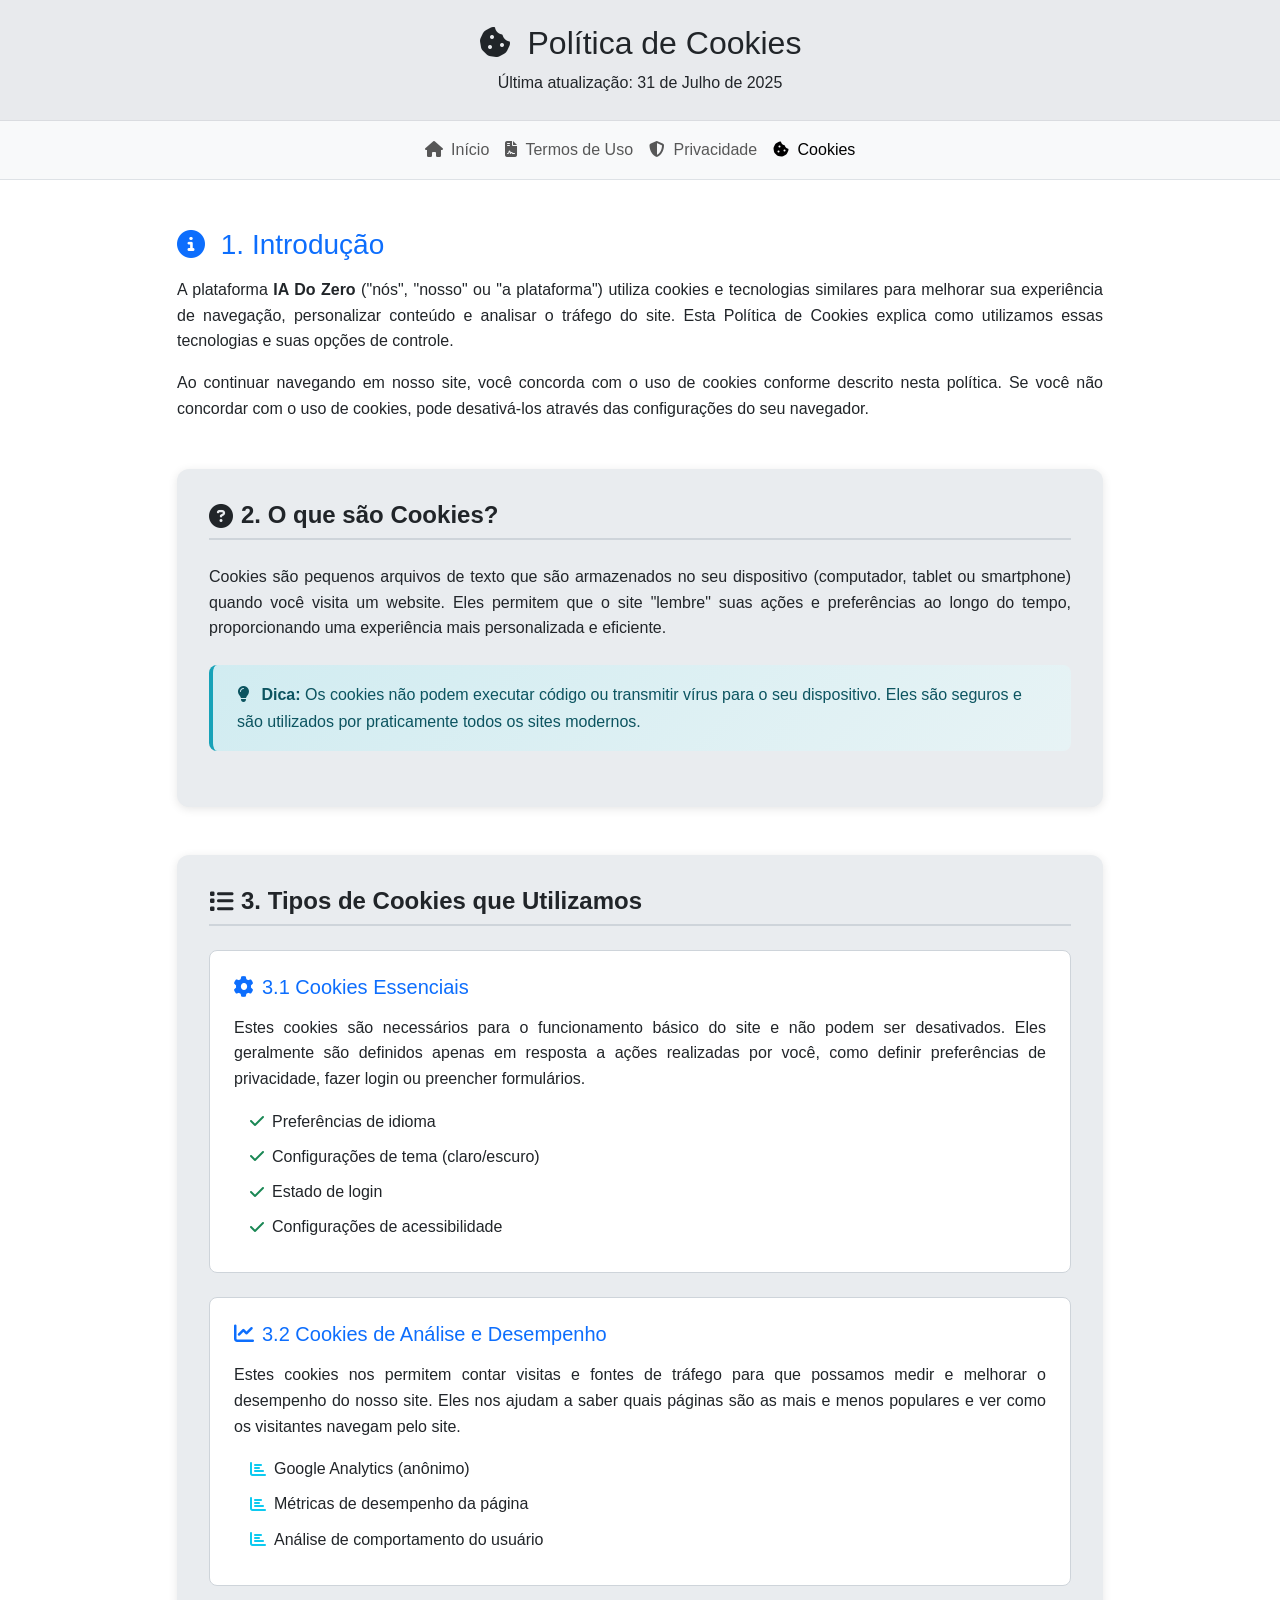
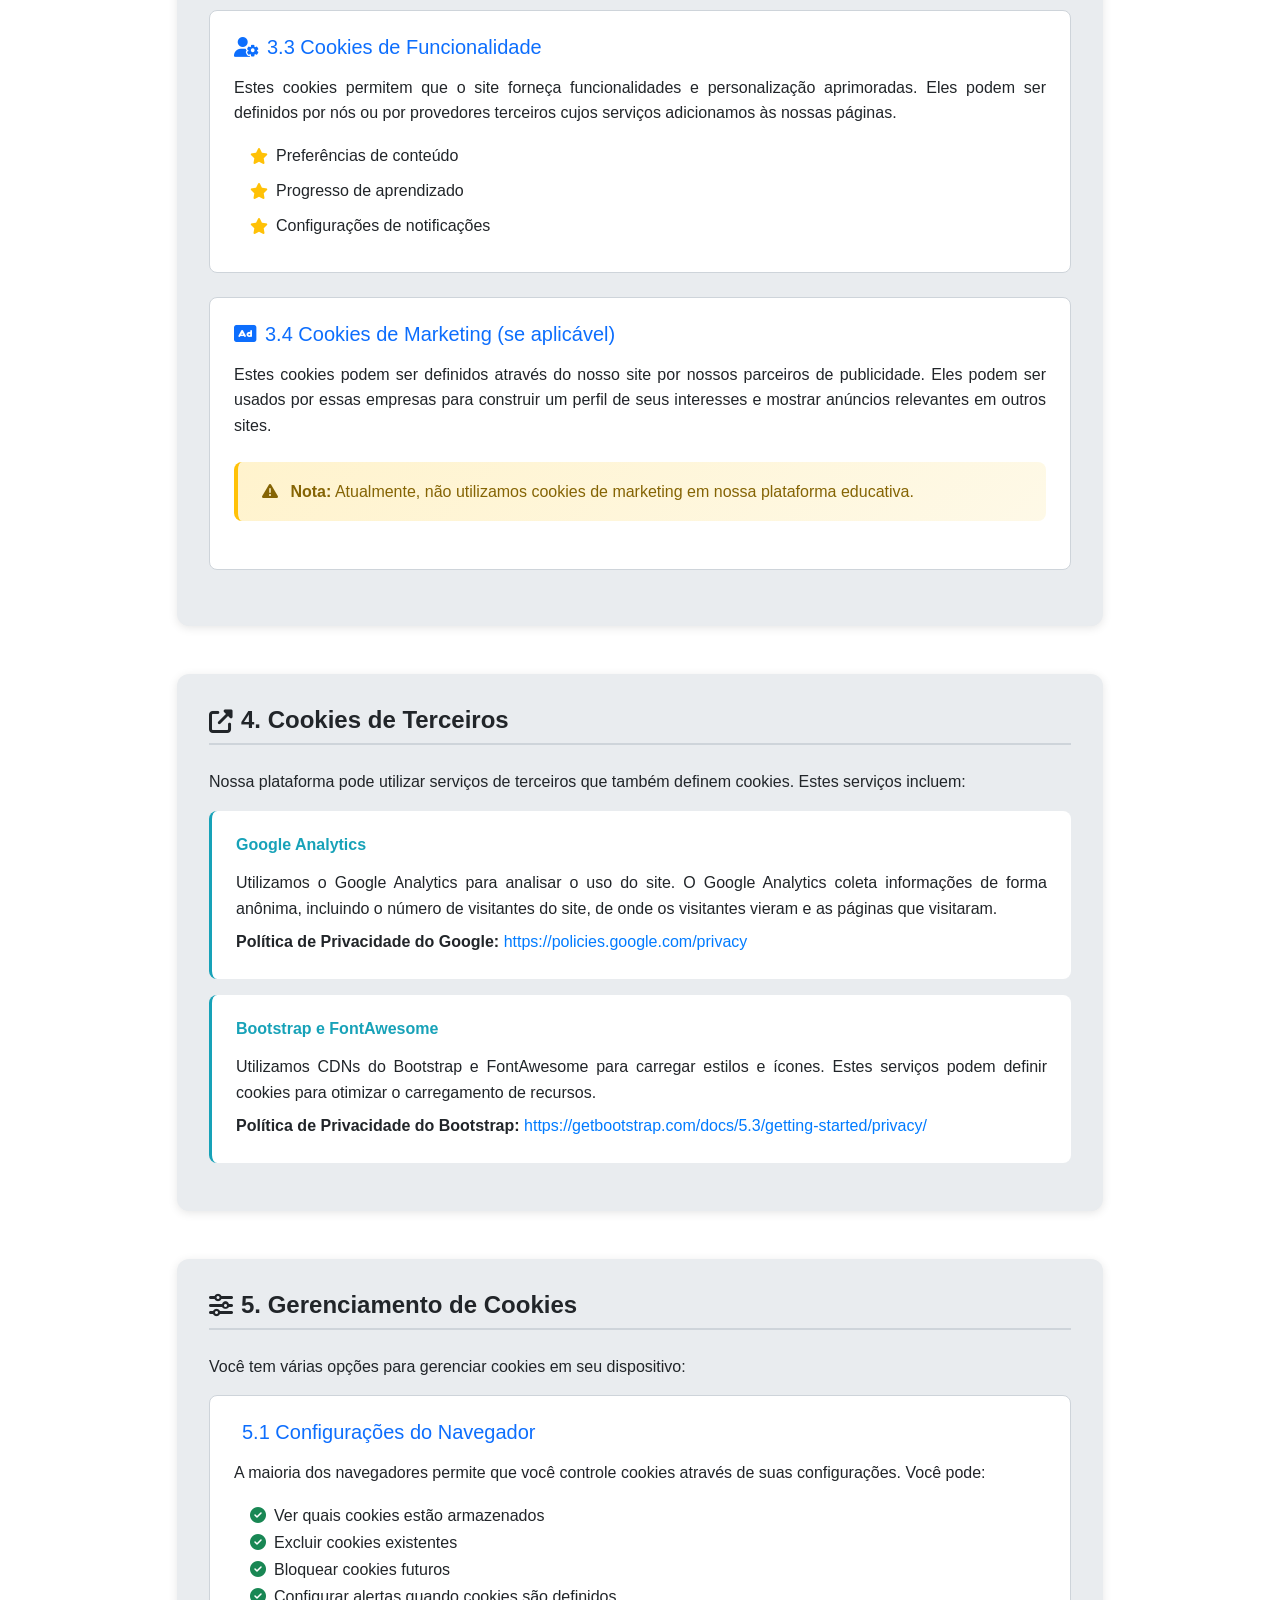
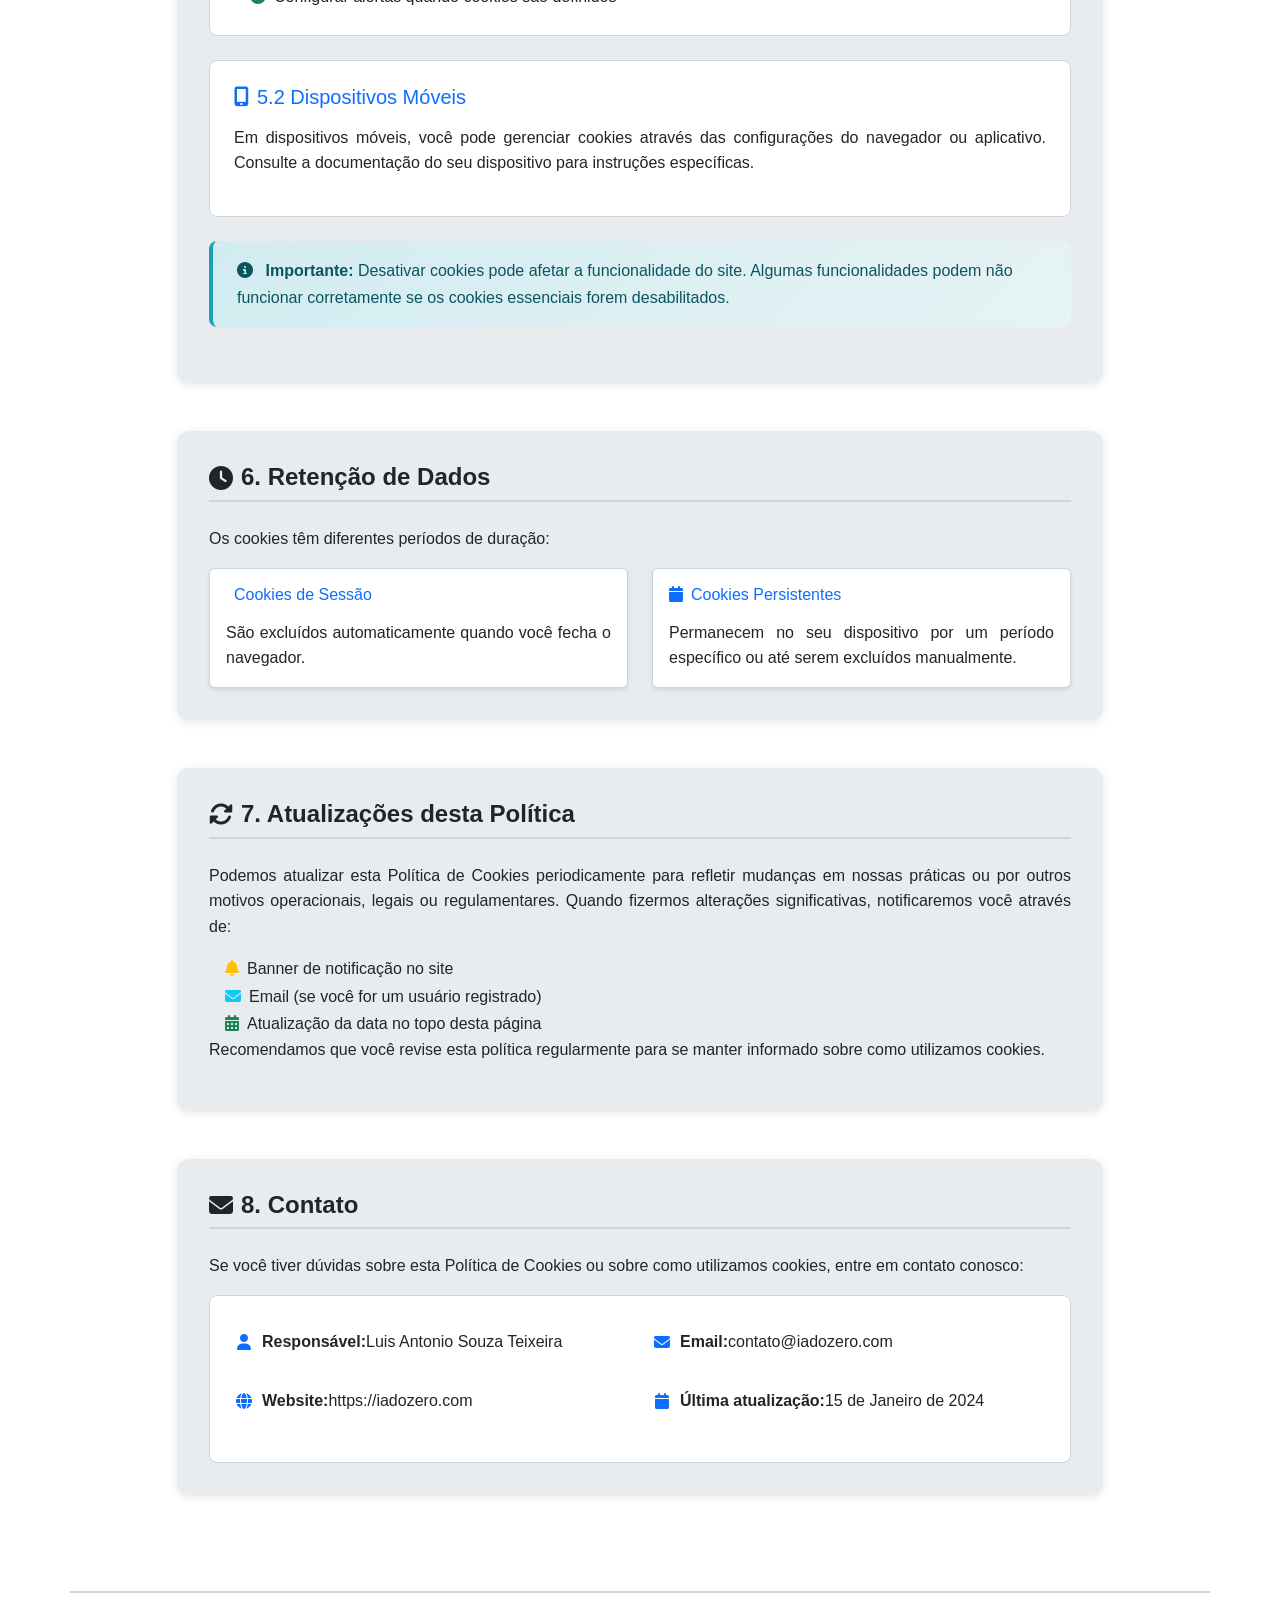
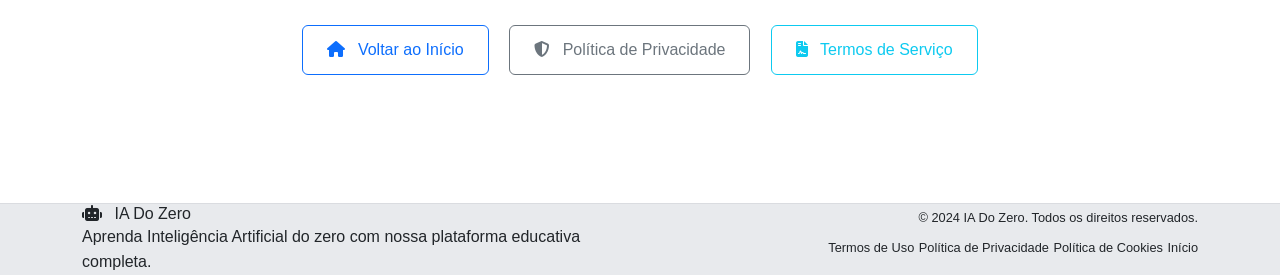
==== commit 4af9ebd7: "Atualiza as páginas de Política de Cookies, Política de Privacidade e Termos de Uso, ajustando a est" ====
--- a/pages/cookies.html
+++ b/pages/cookies.html
@@ -104,18 +104,16 @@
 
   <body>
     <!-- Header -->
-    <header class="bg-primary text-white py-5">
+    <header class="bg-primary text-white py-4">
       <div class="container">
-        <div class="row justify-content-center">
-          <div class="col-lg-8 text-center">
-            <h1 class="display-4 fw-bold mb-3">
-              <i class="fas fa-cookie-bite me-3"></i>
-              Política de Cookies
-            </h1>
-            <p class="lead mb-0">
-              Última atualização: <time datetime="2024-01-15">15 de Janeiro de 2024</time>
-            </p>
-          </div>
+        <div class="text-center">
+          <h1 class="h2 mb-2">
+            <i class="fas fa-cookie-bite me-2"></i>
+            Política de Cookies
+          </h1>
+          <p class="mb-0">
+            Última atualização: <time datetime="2025-07-31">31 de Julho de 2025</time>
+          </p>
         </div>
       </div>
     </header>
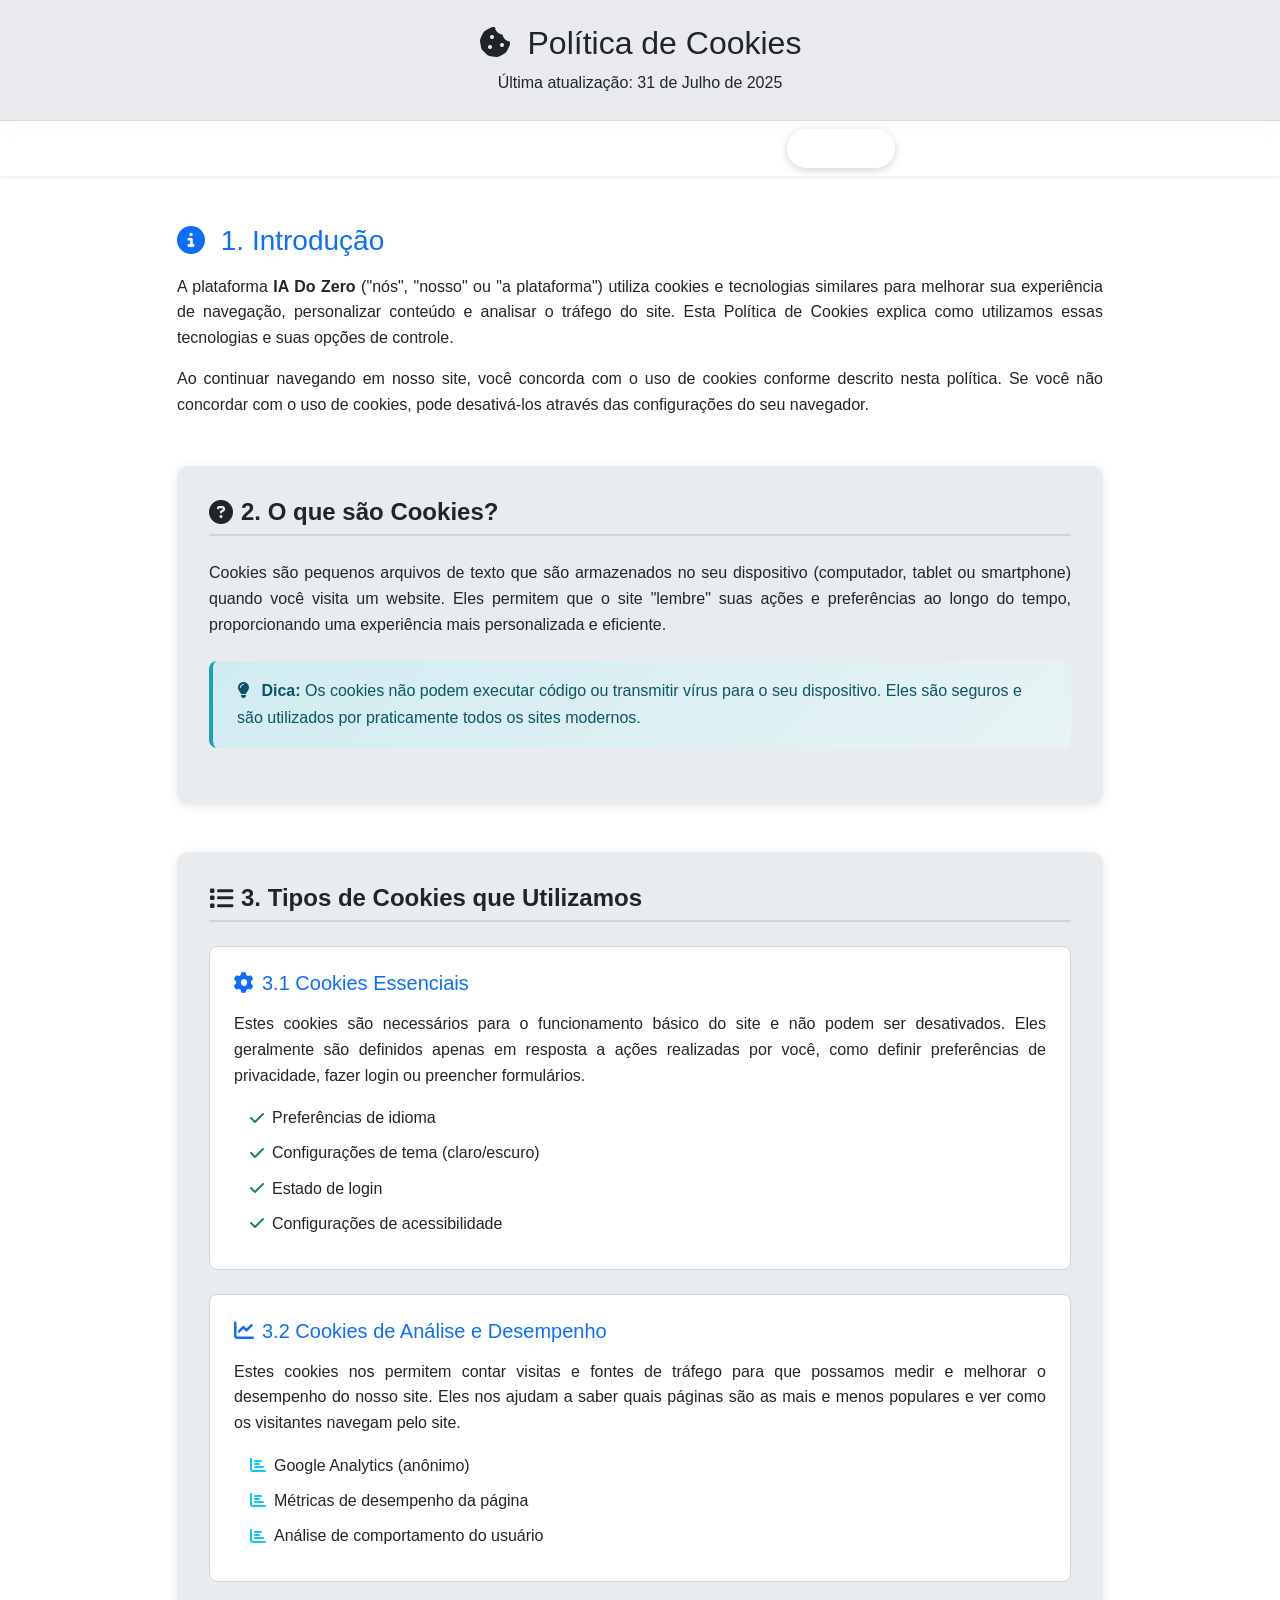
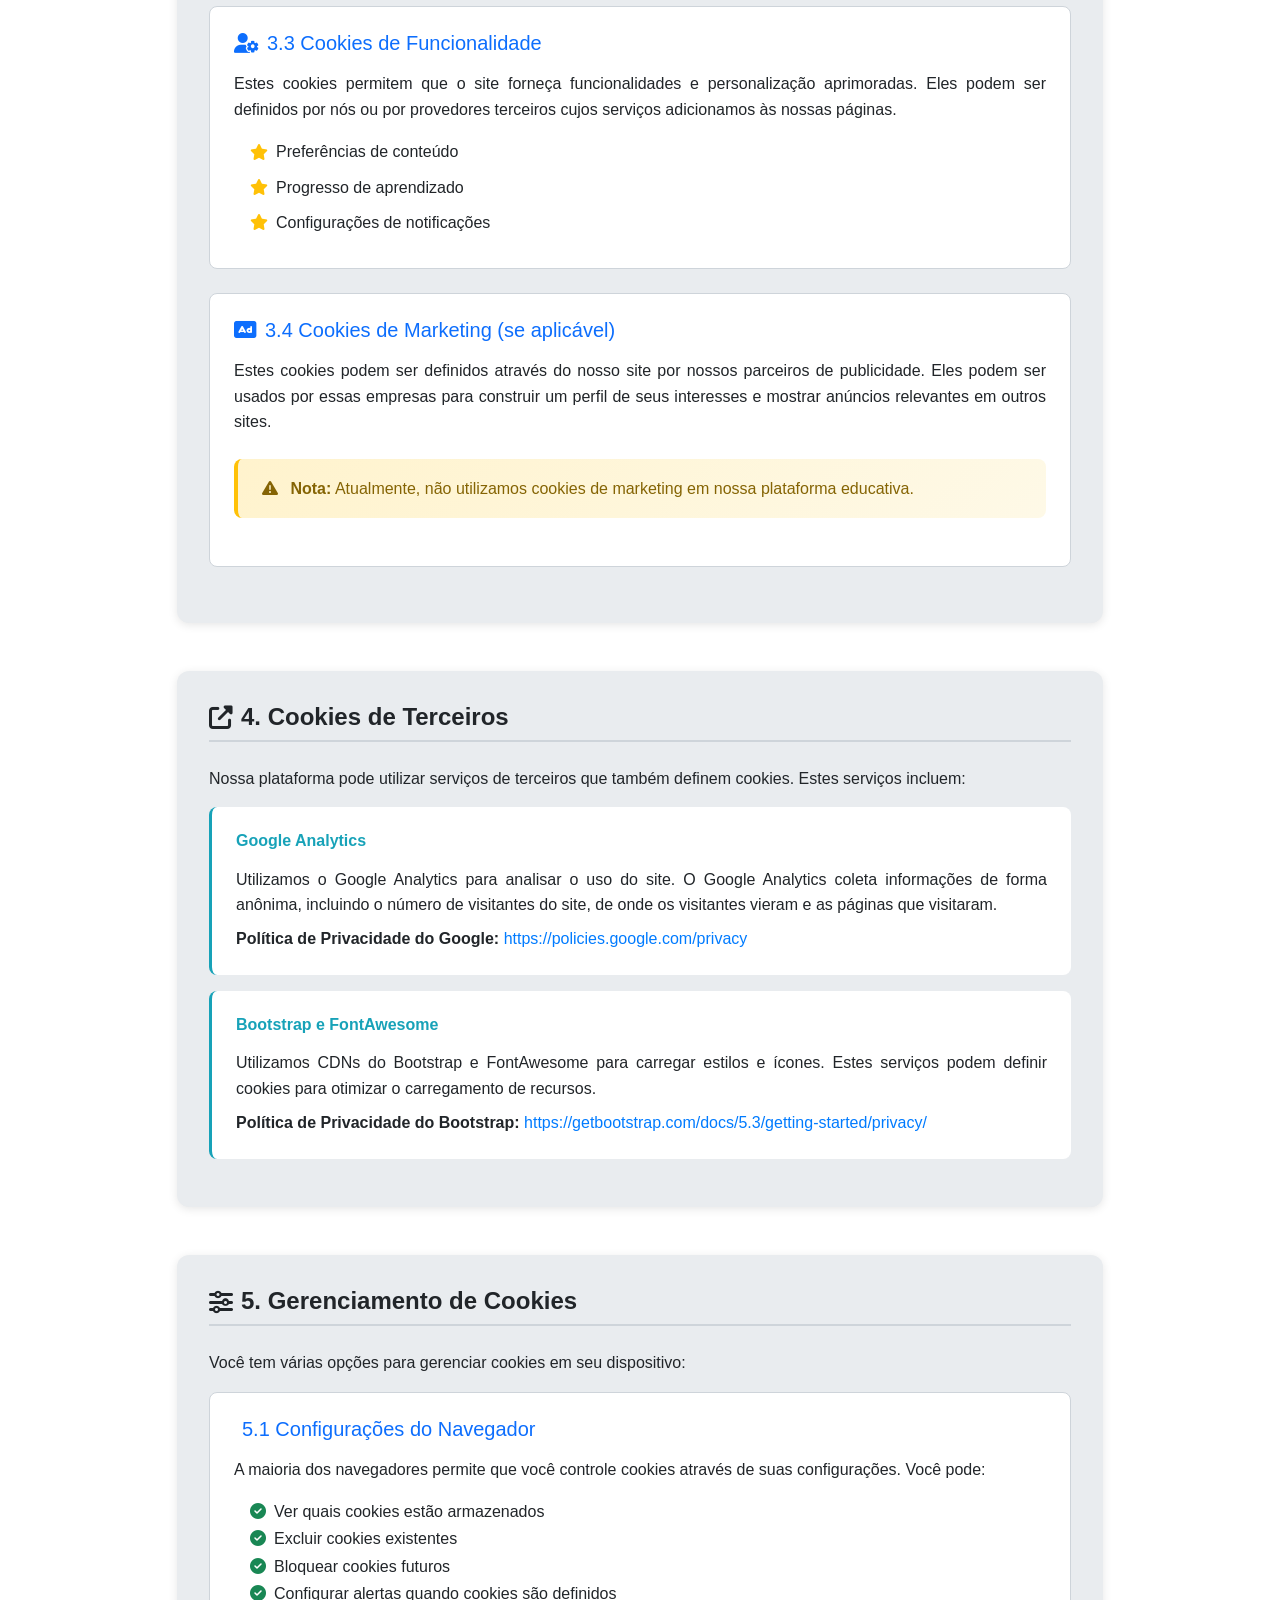
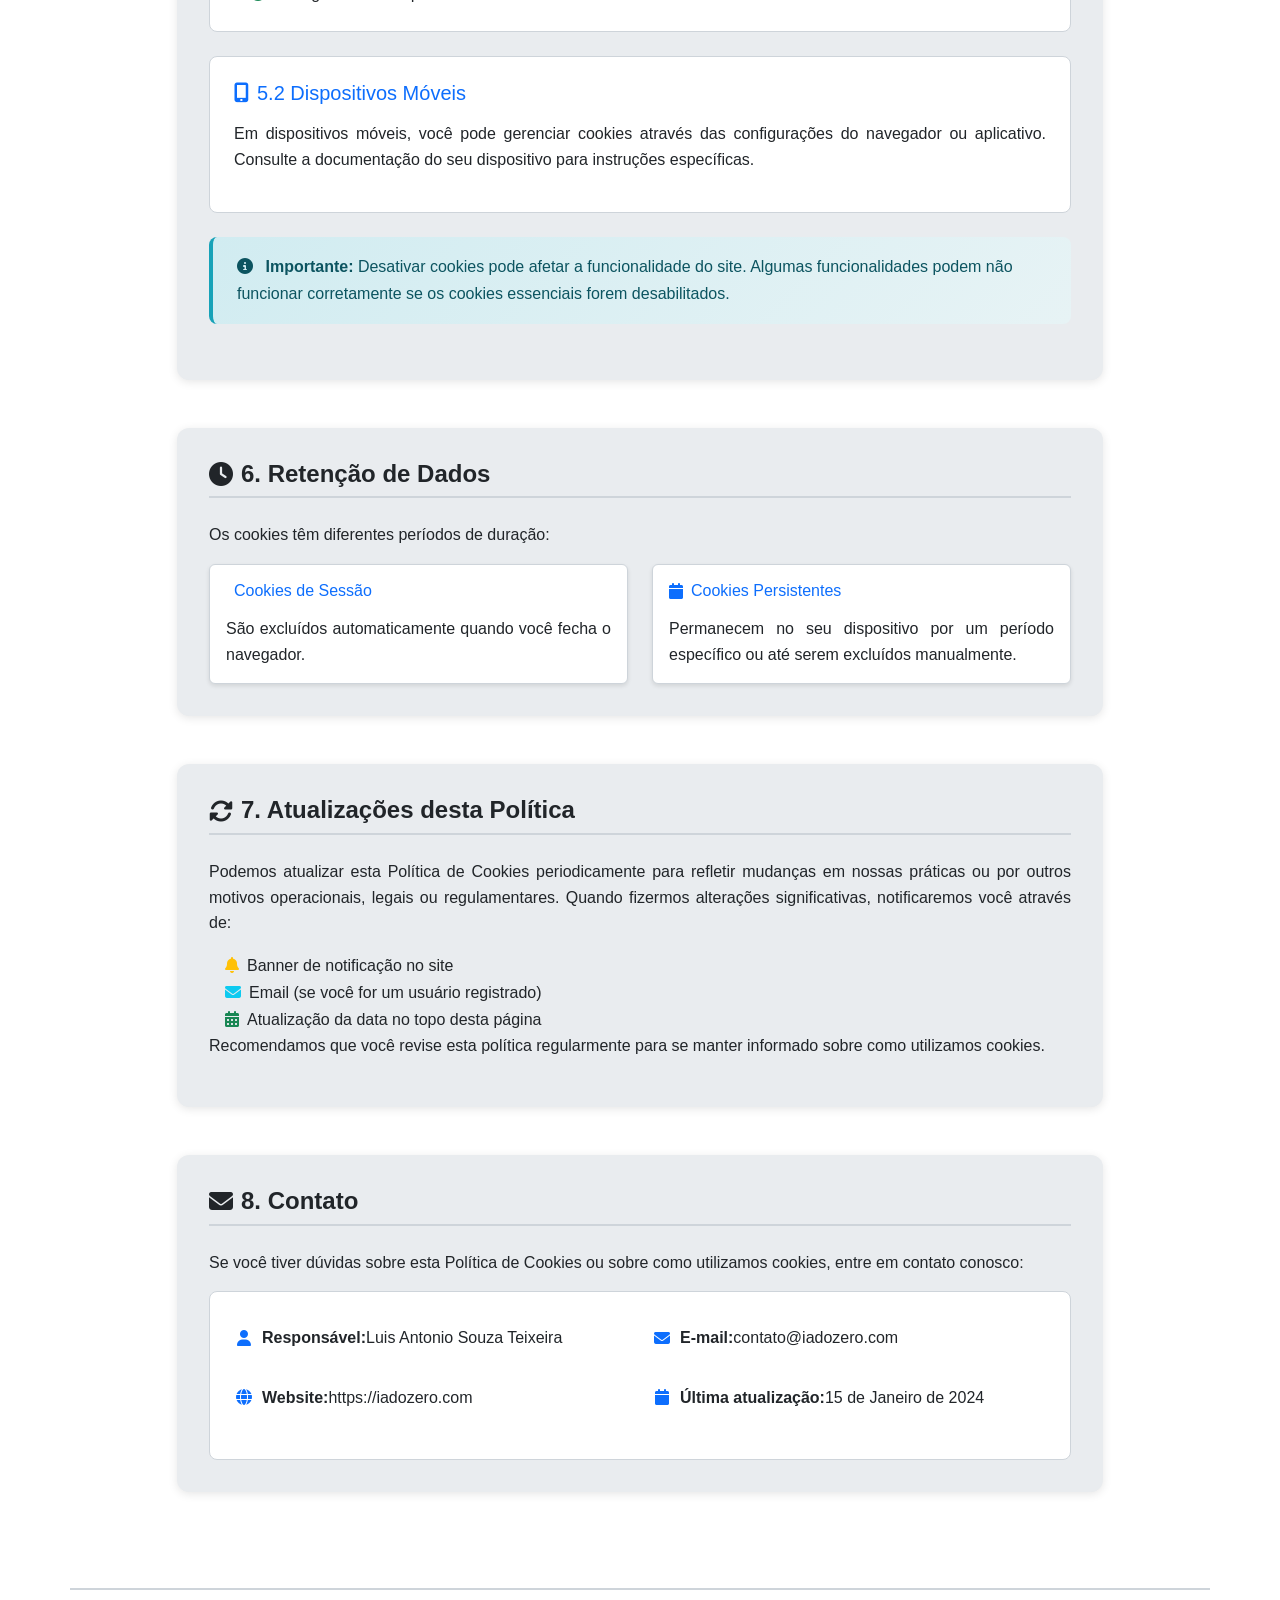
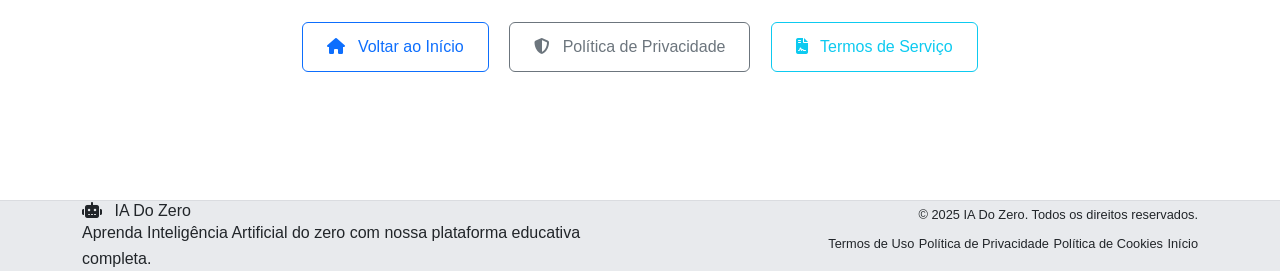
==== commit 0747c7bf: "Atualiza as páginas de Política de Cookies, Política de Privacidade e Termos de Uso, corrigindo a gr" ====
--- a/pages/cookies.html
+++ b/pages/cookies.html
@@ -16,7 +16,7 @@
       name="keywords"
       content="política de cookies, cookies, privacidade, IA Do Zero, inteligência artificial, termos de uso"
     />
-    <meta name="author" content="Luis Antonio Souza Teixeira" />
+    <meta name="author" content="Luís Antonio Souza Teixeira" />
     <meta name="robots" content="noindex, nofollow" />
 
     <!-- Meta tags Open Graph para redes sociais -->
@@ -82,6 +82,41 @@
 
     <!-- CSS principal da aplicação -->
     <link rel="stylesheet" href="../assets/css/main.css" />
+
+    <!-- Estilos personalizados para navegação minimalista elegante -->
+    <style>
+      .navbar-nav .nav-link {
+        position: relative;
+        font-weight: 400;
+        letter-spacing: 0.3px;
+        font-size: 0.9rem;
+      }
+      
+      .navbar-nav .nav-link:hover {
+        background-color: rgba(255,255,255,0.12) !important;
+        transform: translateY(-1px);
+        box-shadow: 0 2px 8px rgba(0,0,0,0.12);
+      }
+      
+      .navbar-nav .nav-link.active {
+        background-color: rgba(255,255,255,0.18) !important;
+        box-shadow: 0 2px 8px rgba(0,0,0,0.18);
+      }
+      
+      .navbar-nav .nav-link.active:hover {
+        background-color: rgba(255,255,255,0.22) !important;
+      }
+      
+      .navbar {
+        backdrop-filter: blur(8px);
+        -webkit-backdrop-filter: blur(8px);
+        padding: 0.5rem 0;
+      }
+      
+      .transition-all {
+        transition: all 0.25s cubic-bezier(0.4, 0, 0.2, 1) !important;
+      }
+    </style>
 
     <!-- Manifest para PWA -->
     <link rel="manifest" href="../manifest.json" />
@@ -119,22 +154,22 @@
     </header>
 
     <!-- Navigation -->
-    <nav class="navbar navbar-expand-lg navbar-light bg-light border-bottom">
+    <nav class="navbar navbar-expand-lg navbar-dark bg-gradient border-0 shadow-sm" style="background: linear-gradient(135deg, #6c757d 0%, #495057 100%);">
       <div class="container">
         <div class="navbar-nav mx-auto">
-          <a class="nav-link" href="../index.html">
+          <a class="nav-link px-3 py-2 mx-1 rounded-pill transition-all" href="../index.html" style="transition: all 0.25s ease;">
             <i class="fas fa-home me-1"></i>
             Início
           </a>
-          <a class="nav-link" href="terms-of-service.html">
+          <a class="nav-link px-3 py-2 mx-1 rounded-pill transition-all" href="terms-of-service.html" style="transition: all 0.25s ease;">
             <i class="fas fa-file-contract me-1"></i>
             Termos de Uso
           </a>
-          <a class="nav-link" href="privacy.html">
+          <a class="nav-link px-3 py-2 mx-1 rounded-pill transition-all" href="privacy.html" style="transition: all 0.25s ease;">
             <i class="fas fa-shield-alt me-1"></i>
             Privacidade
           </a>
-          <a class="nav-link active" href="cookies.html">
+          <a class="nav-link active px-3 py-2 mx-1 rounded-pill transition-all" href="cookies.html" style="transition: all 0.25s ease; background-color: rgba(255,255,255,0.18);">
             <i class="fas fa-cookie-bite me-1"></i>
             Cookies
           </a>
@@ -539,7 +574,7 @@
                       <div class="col-md-6">
                         <div class="contact-item mb-3">
                           <i class="fas fa-envelope me-2 text-primary"></i>
-                          <strong>Email:</strong>
+                          <strong>E-mail:</strong>
                           <a href="mailto:contato@iadozero.com">
                             contato@iadozero.com
                           </a>
@@ -592,7 +627,7 @@
           </div>
           <div class="col-md-6 text-md-end">
             <p class="mb-1">
-              <small>&copy; 2024 IA Do Zero. Todos os direitos reservados.</small>
+              <small>&copy; 2025 IA Do Zero. Todos os direitos reservados.</small>
             </p>
             <div class="footer-links">
               <a href="terms-of-service.html">
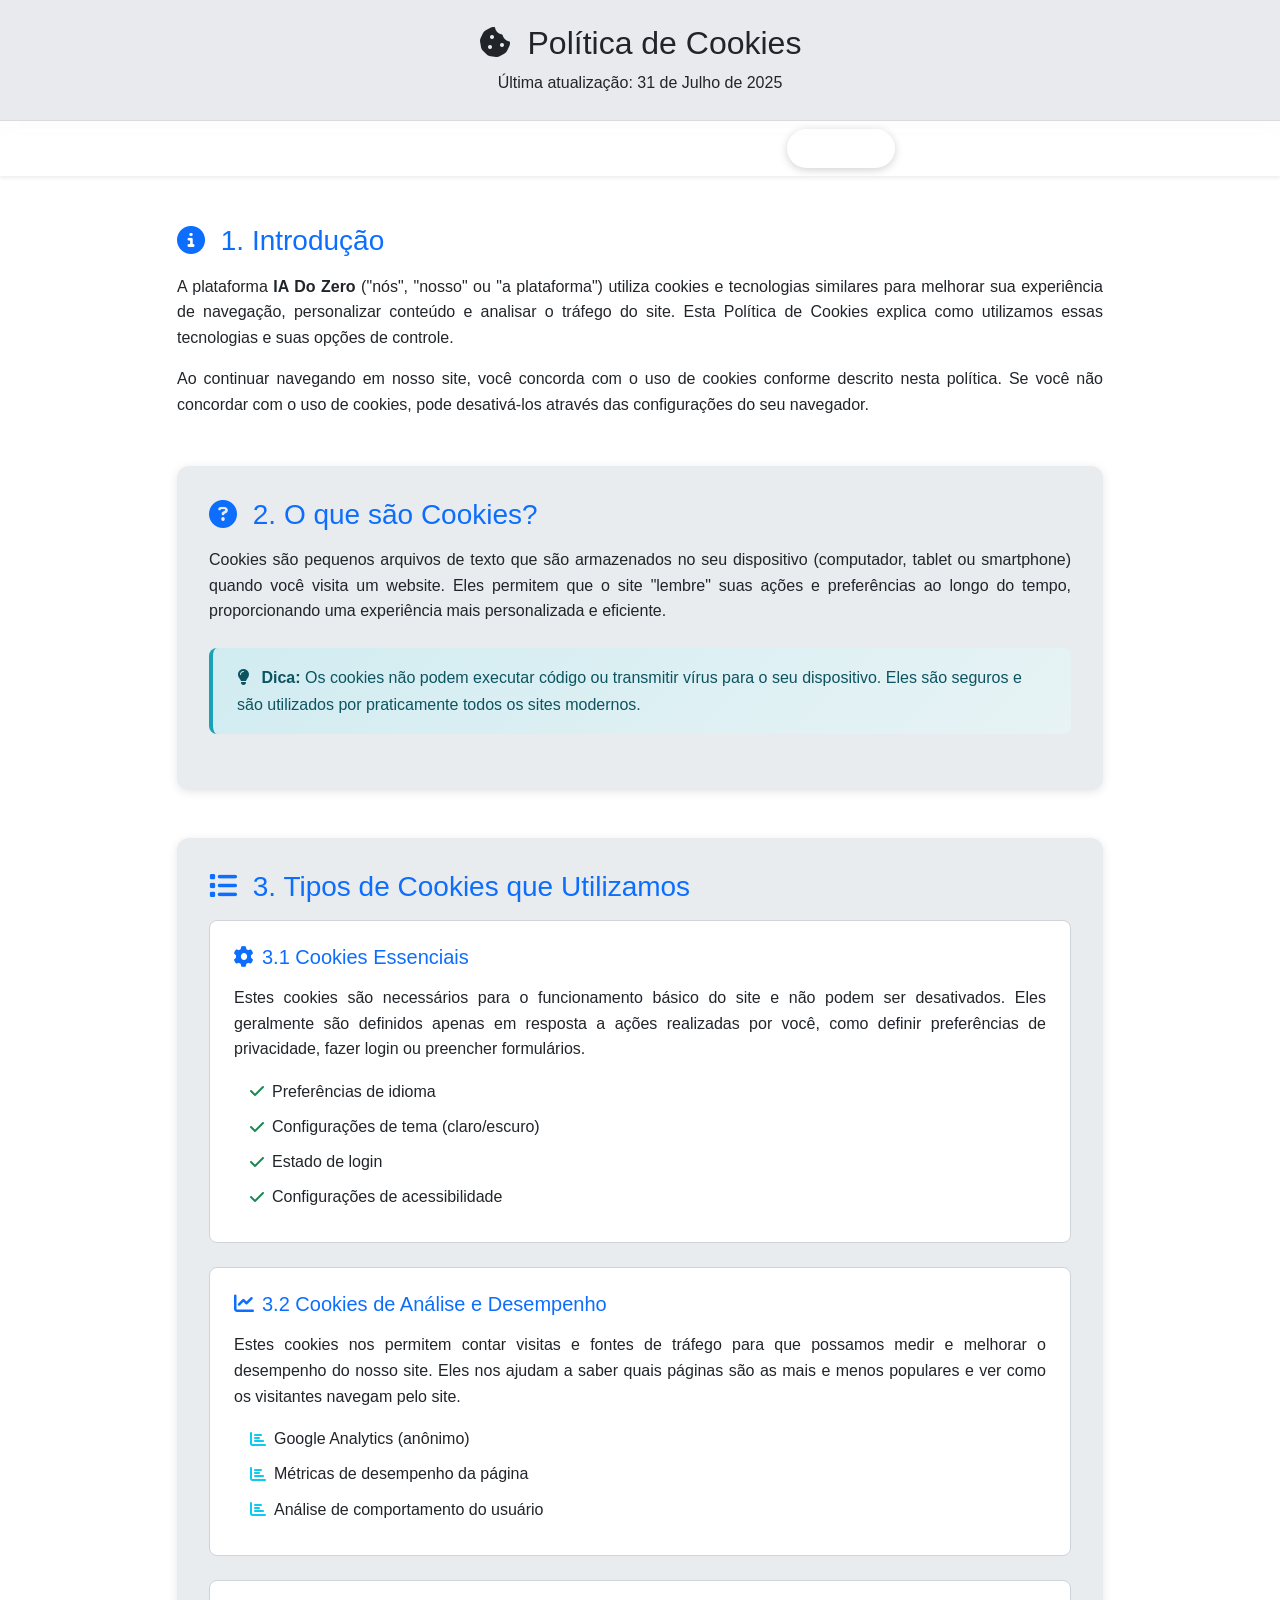
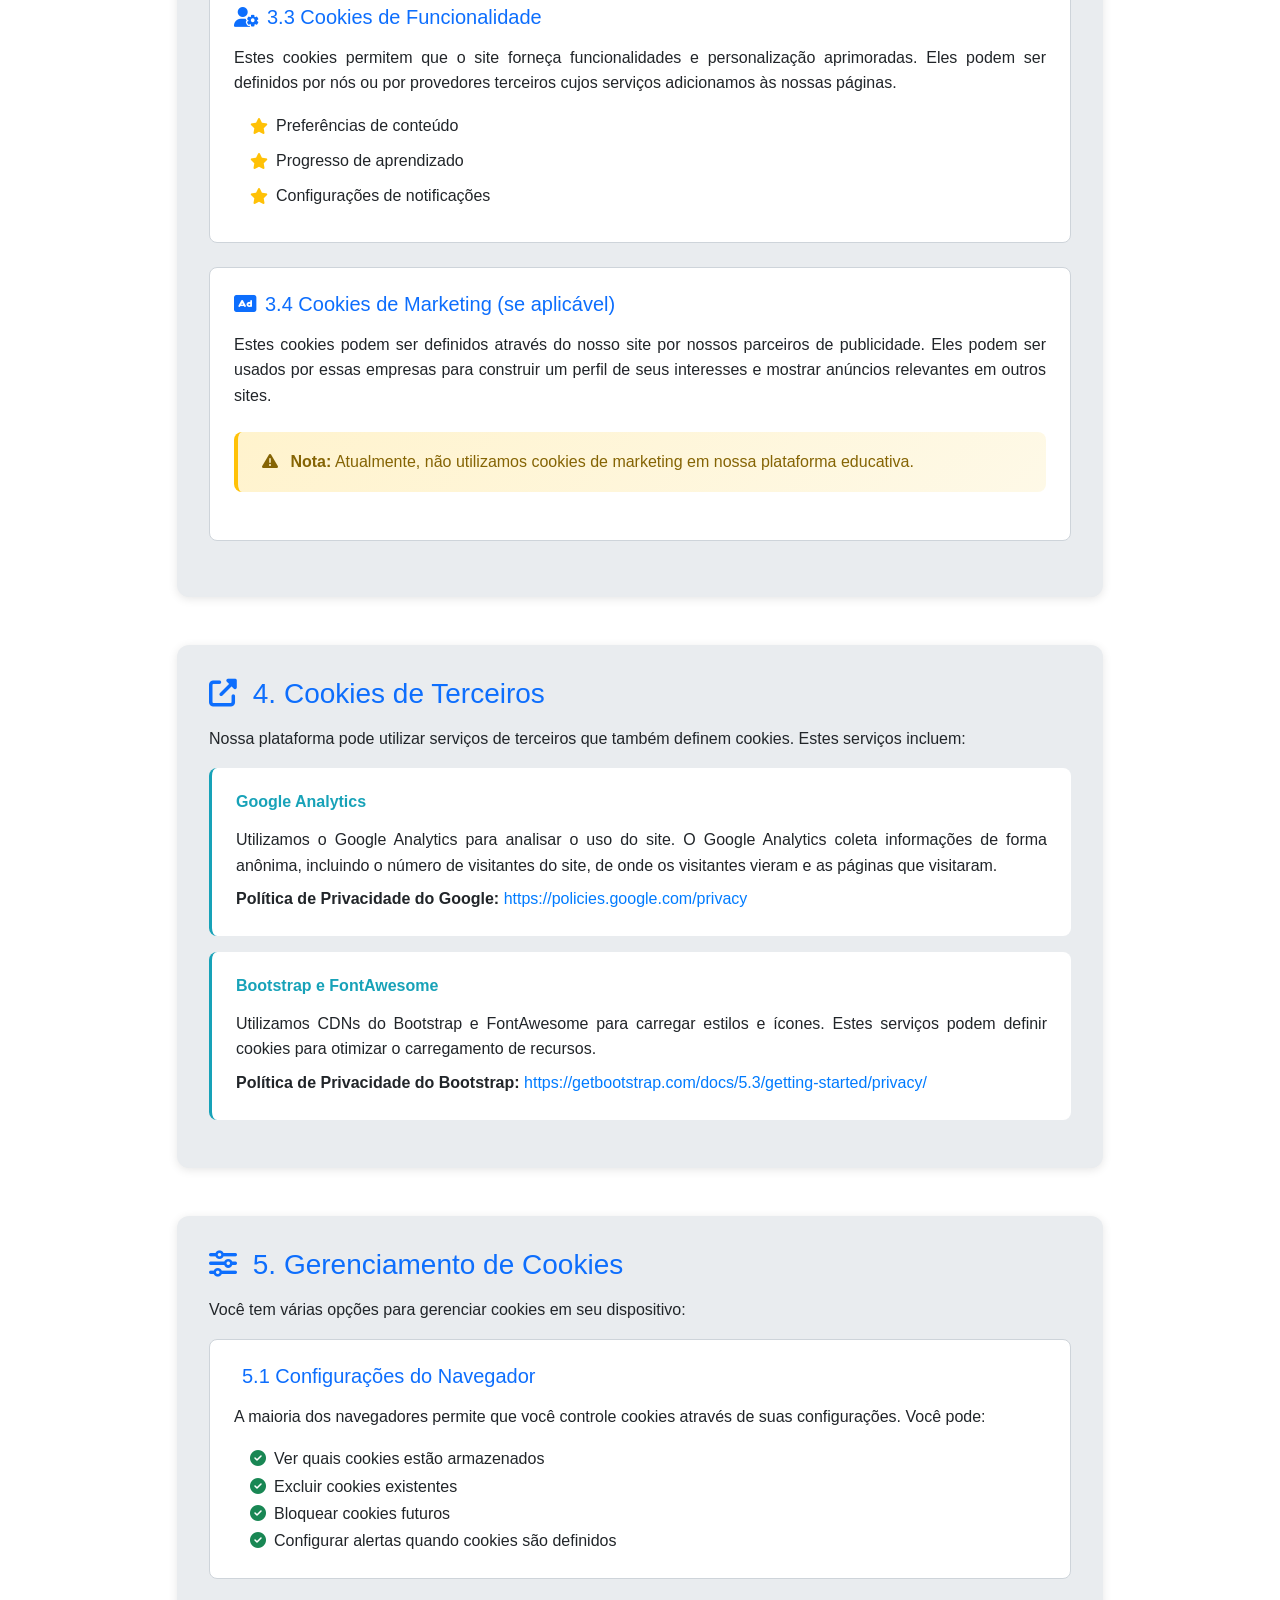
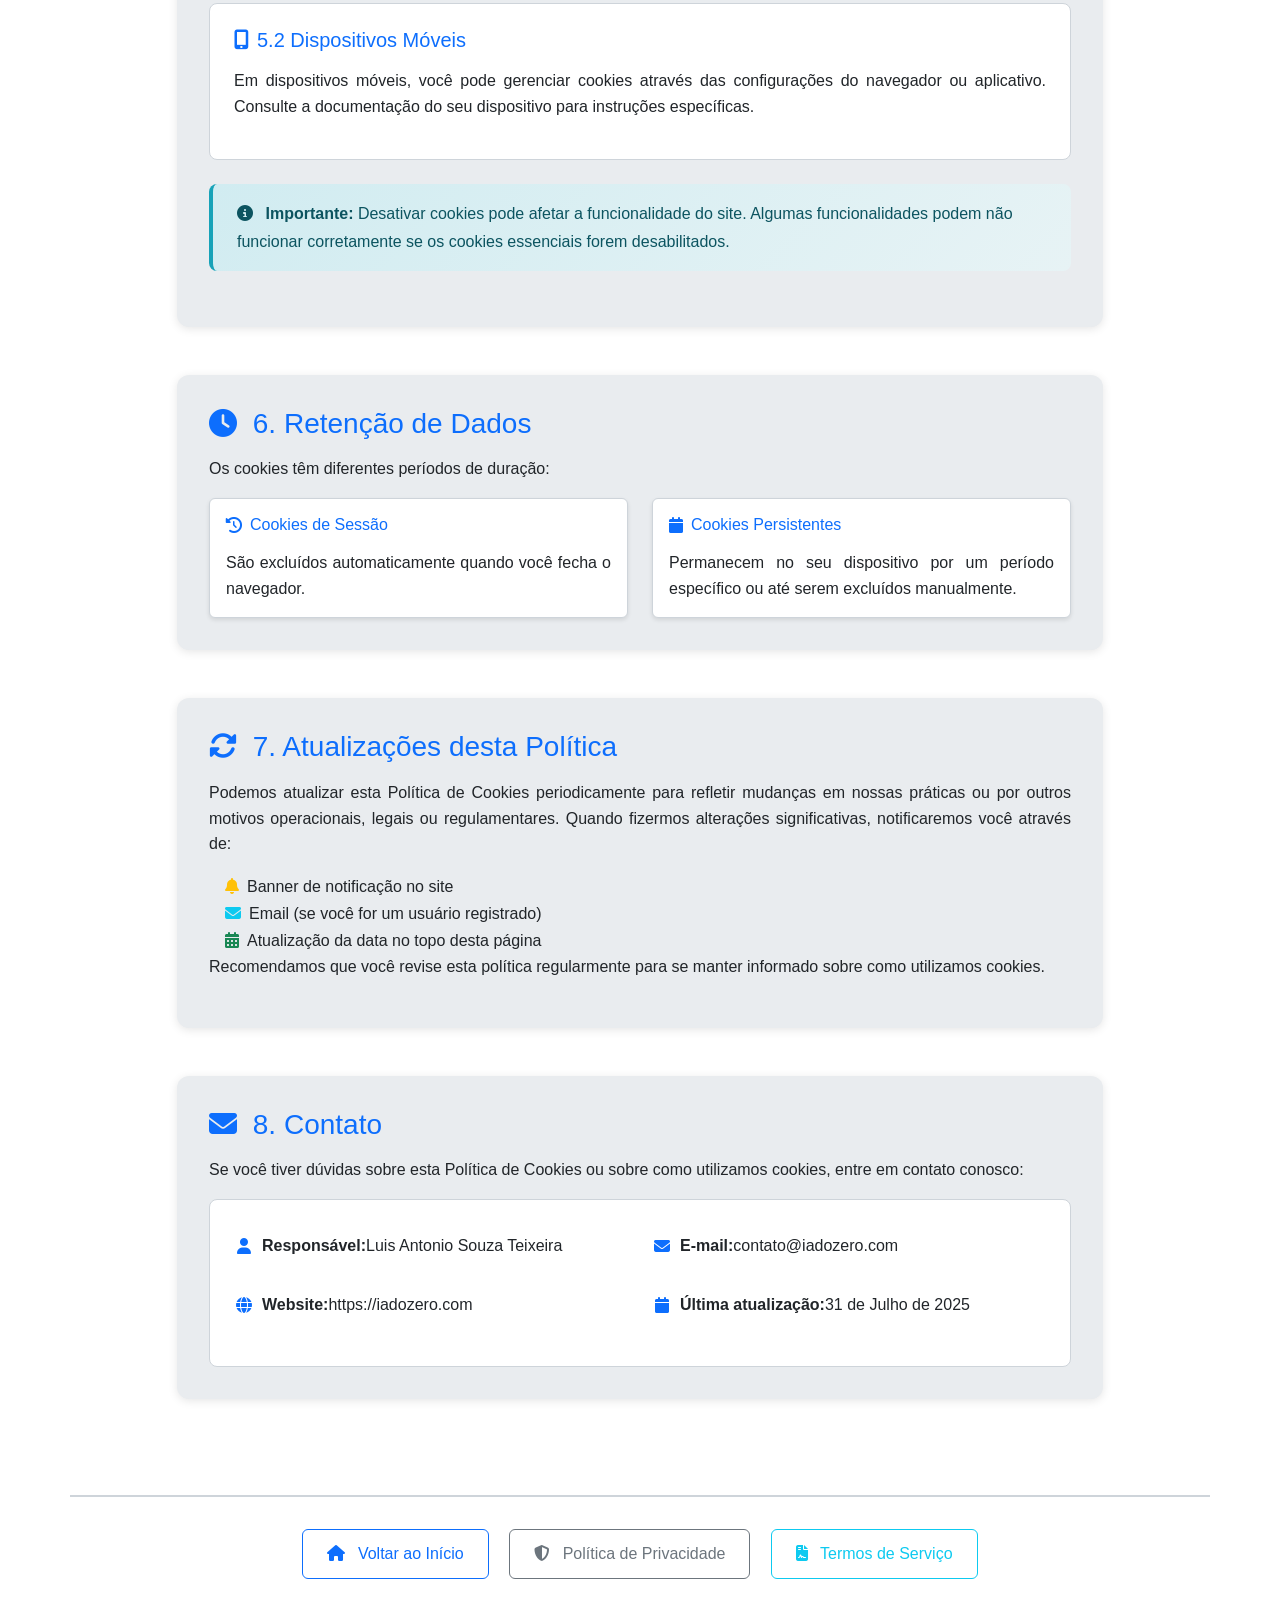
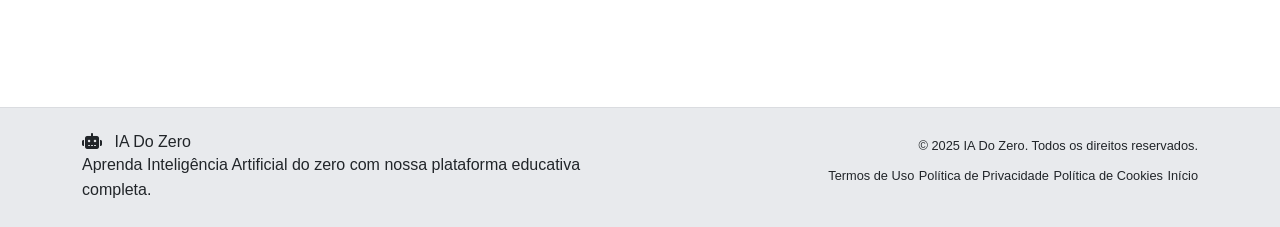
==== commit 6a581738: "Atualiza a página de Política de Cookies, adicionando novos conteúdos sobre tipos de cookies, gerenc" ====
--- a/pages/cookies.html
+++ b/pages/cookies.html
@@ -1,5 +1,5 @@
 <!DOCTYPE html>
-<html lang="pt-BR">
+<html lang="pt-BR" data-bs-theme="dark">
   <head>
     <!-- Meta tags essenciais -->
     <meta charset="UTF-8" />
@@ -45,23 +45,6 @@
       type="image/x-icon"
       href="../assets/img/favicon/favicon.ico"
     />
-    <link
-      rel="apple-touch-icon"
-      sizes="180x180"
-      href="../assets/img/favicon/apple-touch-icon.png"
-    />
-    <link
-      rel="icon"
-      type="image/png"
-      sizes="32x32"
-      href="../assets/img/favicon/favicon-32x32.png"
-    />
-    <link
-      rel="icon"
-      type="image/png"
-      sizes="16x16"
-      href="../assets/img/favicon/favicon-16x16.png"
-    />
 
     <!-- Bootstrap CSS via CDN -->
     <link
@@ -91,35 +74,32 @@
         letter-spacing: 0.3px;
         font-size: 0.9rem;
       }
-      
+
       .navbar-nav .nav-link:hover {
-        background-color: rgba(255,255,255,0.12) !important;
+        background-color: rgba(255, 255, 255, 0.12) !important;
         transform: translateY(-1px);
-        box-shadow: 0 2px 8px rgba(0,0,0,0.12);
-      }
-      
+        box-shadow: 0 2px 8px rgba(0, 0, 0, 0.12);
+      }
+
       .navbar-nav .nav-link.active {
-        background-color: rgba(255,255,255,0.18) !important;
-        box-shadow: 0 2px 8px rgba(0,0,0,0.18);
-      }
-      
+        background-color: rgba(255, 255, 255, 0.18) !important;
+        box-shadow: 0 2px 8px rgba(0, 0, 0, 0.18);
+      }
+
       .navbar-nav .nav-link.active:hover {
-        background-color: rgba(255,255,255,0.22) !important;
-      }
-      
+        background-color: rgba(255, 255, 255, 0.22) !important;
+      }
+
       .navbar {
         backdrop-filter: blur(8px);
         -webkit-backdrop-filter: blur(8px);
         padding: 0.5rem 0;
       }
-      
+
       .transition-all {
         transition: all 0.25s cubic-bezier(0.4, 0, 0.2, 1) !important;
       }
     </style>
-
-    <!-- Manifest para PWA -->
-    <link rel="manifest" href="../manifest.json" />
 
     <!-- Schema.org structured data -->
     <script type="application/ld+json">
@@ -147,29 +127,52 @@
             Política de Cookies
           </h1>
           <p class="mb-0">
-            Última atualização: <time datetime="2025-07-31">31 de Julho de 2025</time>
+            Última atualização:
+            <time datetime="2025-07-31">31 de Julho de 2025</time>
           </p>
         </div>
       </div>
     </header>
 
     <!-- Navigation -->
-    <nav class="navbar navbar-expand-lg navbar-dark bg-gradient border-0 shadow-sm" style="background: linear-gradient(135deg, #6c757d 0%, #495057 100%);">
+    <nav
+      class="navbar navbar-expand-lg navbar-dark bg-gradient border-0 shadow-sm"
+      style="background: linear-gradient(135deg, #6c757d 0%, #495057 100%)"
+    >
       <div class="container">
         <div class="navbar-nav mx-auto">
-          <a class="nav-link px-3 py-2 mx-1 rounded-pill transition-all" href="../index.html" style="transition: all 0.25s ease;">
+          <a
+            class="nav-link px-3 py-2 mx-1 rounded-pill transition-all"
+            href="../index.html"
+            style="transition: all 0.25s ease"
+          >
             <i class="fas fa-home me-1"></i>
             Início
           </a>
-          <a class="nav-link px-3 py-2 mx-1 rounded-pill transition-all" href="terms-of-service.html" style="transition: all 0.25s ease;">
+          <a
+            class="nav-link px-3 py-2 mx-1 rounded-pill transition-all"
+            href="terms-of-service.html"
+            style="transition: all 0.25s ease"
+          >
             <i class="fas fa-file-contract me-1"></i>
             Termos de Uso
           </a>
-          <a class="nav-link px-3 py-2 mx-1 rounded-pill transition-all" href="privacy.html" style="transition: all 0.25s ease;">
+          <a
+            class="nav-link px-3 py-2 mx-1 rounded-pill transition-all"
+            href="privacy.html"
+            style="transition: all 0.25s ease"
+          >
             <i class="fas fa-shield-alt me-1"></i>
             Privacidade
           </a>
-          <a class="nav-link active px-3 py-2 mx-1 rounded-pill transition-all" href="cookies.html" style="transition: all 0.25s ease; background-color: rgba(255,255,255,0.18);">
+          <a
+            class="nav-link active px-3 py-2 mx-1 rounded-pill transition-all"
+            href="cookies.html"
+            style="
+              transition: all 0.25s ease;
+              background-color: rgba(255, 255, 255, 0.18);
+            "
+          >
             <i class="fas fa-cookie-bite me-1"></i>
             Cookies
           </a>
@@ -182,437 +185,432 @@
       <div class="container py-5">
         <div class="row justify-content-center">
           <div class="col-lg-10">
-              <!-- Introduction -->
-              <section class="mb-5">
-                <h2 class="h3 text-primary mb-3">
+            <!-- Introduction -->
+            <section class="mb-5">
+              <h2 class="h3 text-primary mb-3">
+                <i class="fas fa-info-circle me-2"></i>
+                1. Introdução
+              </h2>
+              <div class="section-content">
+                <p>
+                  A plataforma <strong>IA Do Zero</strong> ("nós", "nosso" ou "a
+                  plataforma") utiliza cookies e tecnologias similares para
+                  melhorar sua experiência de navegação, personalizar conteúdo e
+                  analisar o tráfego do site. Esta Política de Cookies explica
+                  como utilizamos essas tecnologias e suas opções de controle.
+                </p>
+                <p>
+                  Ao continuar navegando em nosso site, você concorda com o uso
+                  de cookies conforme descrito nesta política. Se você não
+                  concordar com o uso de cookies, pode desativá-los através das
+                  configurações do seu navegador.
+                </p>
+              </div>
+            </section>
+
+            <!-- What are Cookies -->
+            <section class="policy-section mb-5">
+              <h2 class="h3 text-primary mb-3">
+                <i class="fas fa-question-circle me-2"></i>
+                2. O que são Cookies?
+              </h2>
+              <div class="section-content">
+                <p>
+                  Cookies são pequenos arquivos de texto que são armazenados no
+                  seu dispositivo (computador, tablet ou smartphone) quando você
+                  visita um website. Eles permitem que o site "lembre" suas
+                  ações e preferências ao longo do tempo, proporcionando uma
+                  experiência mais personalizada e eficiente.
+                </p>
+                <div class="alert alert-info">
+                  <i class="fas fa-lightbulb me-2"></i>
+                  <strong>Dica:</strong> Os cookies não podem executar código ou
+                  transmitir vírus para o seu dispositivo. Eles são seguros e
+                  são utilizados por praticamente todos os sites modernos.
+                </div>
+              </div>
+            </section>
+
+            <!-- Types of Cookies -->
+            <section class="policy-section mb-5">
+              <h2 class="h3 text-primary mb-3">
+                <i class="fas fa-list me-2"></i>
+                3. Tipos de Cookies que Utilizamos
+              </h2>
+              <div class="section-content">
+                <div class="cookie-type mb-4">
+                  <h3 class="h5 text-primary">
+                    <i class="fas fa-cog me-2"></i>
+                    3.1 Cookies Essenciais
+                  </h3>
+                  <p>
+                    Estes cookies são necessários para o funcionamento básico do
+                    site e não podem ser desativados. Eles geralmente são
+                    definidos apenas em resposta a ações realizadas por você,
+                    como definir preferências de privacidade, fazer login ou
+                    preencher formulários.
+                  </p>
+                  <ul class="list-unstyled ms-3">
+                    <li>
+                      <i class="fas fa-check text-success me-2"></i>Preferências
+                      de idioma
+                    </li>
+                    <li>
+                      <i class="fas fa-check text-success me-2"></i
+                      >Configurações de tema (claro/escuro)
+                    </li>
+                    <li>
+                      <i class="fas fa-check text-success me-2"></i>Estado de
+                      login
+                    </li>
+                    <li>
+                      <i class="fas fa-check text-success me-2"></i
+                      >Configurações de acessibilidade
+                    </li>
+                  </ul>
+                </div>
+
+                <div class="cookie-type mb-4">
+                  <h3 class="h5 text-primary">
+                    <i class="fas fa-chart-line me-2"></i>
+                    3.2 Cookies de Análise e Desempenho
+                  </h3>
+                  <p>
+                    Estes cookies nos permitem contar visitas e fontes de
+                    tráfego para que possamos medir e melhorar o desempenho do
+                    nosso site. Eles nos ajudam a saber quais páginas são as
+                    mais e menos populares e ver como os visitantes navegam pelo
+                    site.
+                  </p>
+                  <ul class="list-unstyled ms-3">
+                    <li>
+                      <i class="fas fa-chart-bar text-info me-2"></i>Google
+                      Analytics (anônimo)
+                    </li>
+                    <li>
+                      <i class="fas fa-chart-bar text-info me-2"></i>Métricas de
+                      desempenho da página
+                    </li>
+                    <li>
+                      <i class="fas fa-chart-bar text-info me-2"></i>Análise de
+                      comportamento do usuário
+                    </li>
+                  </ul>
+                </div>
+
+                <div class="cookie-type mb-4">
+                  <h3 class="h5 text-primary">
+                    <i class="fas fa-user-cog me-2"></i>
+                    3.3 Cookies de Funcionalidade
+                  </h3>
+                  <p>
+                    Estes cookies permitem que o site forneça funcionalidades e
+                    personalização aprimoradas. Eles podem ser definidos por nós
+                    ou por provedores terceiros cujos serviços adicionamos às
+                    nossas páginas.
+                  </p>
+                  <ul class="list-unstyled ms-3">
+                    <li>
+                      <i class="fas fa-star text-warning me-2"></i>Preferências
+                      de conteúdo
+                    </li>
+                    <li>
+                      <i class="fas fa-star text-warning me-2"></i>Progresso de
+                      aprendizado
+                    </li>
+                    <li>
+                      <i class="fas fa-star text-warning me-2"></i>Configurações
+                      de notificações
+                    </li>
+                  </ul>
+                </div>
+
+                <div class="cookie-type mb-4">
+                  <h3 class="h5 text-primary">
+                    <i class="fas fa-ad me-2"></i>
+                    3.4 Cookies de Marketing (se aplicável)
+                  </h3>
+                  <p>
+                    Estes cookies podem ser definidos através do nosso site por
+                    nossos parceiros de publicidade. Eles podem ser usados por
+                    essas empresas para construir um perfil de seus interesses e
+                    mostrar anúncios relevantes em outros sites.
+                  </p>
+                  <div class="alert alert-warning">
+                    <i class="fas fa-exclamation-triangle me-2"></i>
+                    <strong>Nota:</strong> Atualmente, não utilizamos cookies de
+                    marketing em nossa plataforma educativa.
+                  </div>
+                </div>
+              </div>
+            </section>
+
+            <!-- Third-party Cookies -->
+            <section class="policy-section mb-5">
+              <h2 class="h3 text-primary mb-3">
+                <i class="fas fa-external-link-alt me-2"></i>
+                4. Cookies de Terceiros
+              </h2>
+              <div class="section-content">
+                <p>
+                  Nossa plataforma pode utilizar serviços de terceiros que
+                  também definem cookies. Estes serviços incluem:
+                </p>
+
+                <div class="third-party-service mb-3">
+                  <h4 class="h6 fw-bold">Google Analytics</h4>
+                  <p class="mb-2">
+                    Utilizamos o Google Analytics para analisar o uso do site. O
+                    Google Analytics coleta informações de forma anônima,
+                    incluindo o número de visitantes do site, de onde os
+                    visitantes vieram e as páginas que visitaram.
+                  </p>
+                  <p class="mb-0">
+                    <strong>Política de Privacidade do Google:</strong>
+                    <a
+                      href="https://policies.google.com/privacy"
+                      target="_blank"
+                      rel="noopener noreferrer"
+                    >
+                      https://policies.google.com/privacy
+                    </a>
+                  </p>
+                </div>
+
+                <div class="third-party-service mb-3">
+                  <h4 class="h6 fw-bold">Bootstrap e FontAwesome</h4>
+                  <p class="mb-2">
+                    Utilizamos CDNs do Bootstrap e FontAwesome para carregar
+                    estilos e ícones. Estes serviços podem definir cookies para
+                    otimizar o carregamento de recursos.
+                  </p>
+                  <p class="mb-0">
+                    <strong>Política de Privacidade do Bootstrap:</strong>
+                    <a
+                      href="https://getbootstrap.com/docs/5.3/getting-started/privacy/"
+                      target="_blank"
+                      rel="noopener noreferrer"
+                    >
+                      https://getbootstrap.com/docs/5.3/getting-started/privacy/
+                    </a>
+                  </p>
+                </div>
+              </div>
+            </section>
+
+            <!-- Cookie Management -->
+            <section class="policy-section mb-5">
+              <h2 class="h3 text-primary mb-3">
+                <i class="fas fa-sliders-h me-2"></i>
+                5. Gerenciamento de Cookies
+              </h2>
+              <div class="section-content">
+                <p>
+                  Você tem várias opções para gerenciar cookies em seu
+                  dispositivo:
+                </p>
+
+                <div class="management-option mb-4">
+                  <h3 class="h5 text-primary">
+                    <i class="fas fa-browser me-2"></i>
+                    5.1 Configurações do Navegador
+                  </h3>
+                  <p>
+                    A maioria dos navegadores permite que você controle cookies
+                    através de suas configurações. Você pode:
+                  </p>
+                  <ul class="list-unstyled ms-3">
+                    <li>
+                      <i class="fas fa-check-circle text-success me-2"></i>Ver
+                      quais cookies estão armazenados
+                    </li>
+                    <li>
+                      <i class="fas fa-check-circle text-success me-2"></i
+                      >Excluir cookies existentes
+                    </li>
+                    <li>
+                      <i class="fas fa-check-circle text-success me-2"></i
+                      >Bloquear cookies futuros
+                    </li>
+                    <li>
+                      <i class="fas fa-check-circle text-success me-2"></i
+                      >Configurar alertas quando cookies são definidos
+                    </li>
+                  </ul>
+                </div>
+
+                <div class="management-option mb-4">
+                  <h3 class="h5 text-primary">
+                    <i class="fas fa-mobile-alt me-2"></i>
+                    5.2 Dispositivos Móveis
+                  </h3>
+                  <p>
+                    Em dispositivos móveis, você pode gerenciar cookies através
+                    das configurações do navegador ou aplicativo. Consulte a
+                    documentação do seu dispositivo para instruções específicas.
+                  </p>
+                </div>
+
+                <div class="alert alert-info">
                   <i class="fas fa-info-circle me-2"></i>
-                  1. Introdução
-                </h2>
-                <div class="section-content">
-                  <p>
-                    A plataforma <strong>IA Do Zero</strong> ("nós", "nosso" ou
-                    "a plataforma") utiliza cookies e tecnologias similares para
-                    melhorar sua experiência de navegação, personalizar conteúdo
-                    e analisar o tráfego do site. Esta Política de Cookies
-                    explica como utilizamos essas tecnologias e suas opções de
-                    controle.
-                  </p>
-                  <p>
-                    Ao continuar navegando em nosso site, você concorda com o
-                    uso de cookies conforme descrito nesta política. Se você não
-                    concordar com o uso de cookies, pode desativá-los através
-                    das configurações do seu navegador.
-                  </p>
-                </div>
-              </section>
-
-              <!-- What are Cookies -->
-              <section class="policy-section mb-5">
-                <h2 class="section-title">
-                  <i class="fas fa-question-circle me-2"></i>
-                  2. O que são Cookies?
-                </h2>
-                <div class="section-content">
-                  <p>
-                    Cookies são pequenos arquivos de texto que são armazenados
-                    no seu dispositivo (computador, tablet ou smartphone) quando
-                    você visita um website. Eles permitem que o site "lembre"
-                    suas ações e preferências ao longo do tempo, proporcionando
-                    uma experiência mais personalizada e eficiente.
-                  </p>
-                  <div class="alert alert-info">
-                    <i class="fas fa-lightbulb me-2"></i>
-                    <strong>Dica:</strong> Os cookies não podem executar código
-                    ou transmitir vírus para o seu dispositivo. Eles são seguros
-                    e são utilizados por praticamente todos os sites modernos.
-                  </div>
-                </div>
-              </section>
-
-              <!-- Types of Cookies -->
-              <section class="policy-section mb-5">
-                <h2 class="section-title">
-                  <i class="fas fa-list me-2"></i>
-                  3. Tipos de Cookies que Utilizamos
-                </h2>
-                <div class="section-content">
-                  <div class="cookie-type mb-4">
-                    <h3 class="h5 text-primary">
-                      <i class="fas fa-cog me-2"></i>
-                      3.1 Cookies Essenciais
-                    </h3>
-                    <p>
-                      Estes cookies são necessários para o funcionamento básico
-                      do site e não podem ser desativados. Eles geralmente são
-                      definidos apenas em resposta a ações realizadas por você,
-                      como definir preferências de privacidade, fazer login ou
-                      preencher formulários.
-                    </p>
-                    <ul class="list-unstyled ms-3">
-                      <li>
-                        <i class="fas fa-check text-success me-2"></i
-                        >Preferências de idioma
-                      </li>
-                      <li>
-                        <i class="fas fa-check text-success me-2"></i
-                        >Configurações de tema (claro/escuro)
-                      </li>
-                      <li>
-                        <i class="fas fa-check text-success me-2"></i>Estado de
-                        login
-                      </li>
-                      <li>
-                        <i class="fas fa-check text-success me-2"></i
-                        >Configurações de acessibilidade
-                      </li>
-                    </ul>
-                  </div>
-
-                  <div class="cookie-type mb-4">
-                    <h3 class="h5 text-primary">
-                      <i class="fas fa-chart-line me-2"></i>
-                      3.2 Cookies de Análise e Desempenho
-                    </h3>
-                    <p>
-                      Estes cookies nos permitem contar visitas e fontes de
-                      tráfego para que possamos medir e melhorar o desempenho do
-                      nosso site. Eles nos ajudam a saber quais páginas são as
-                      mais e menos populares e ver como os visitantes navegam
-                      pelo site.
-                    </p>
-                    <ul class="list-unstyled ms-3">
-                      <li>
-                        <i class="fas fa-chart-bar text-info me-2"></i>Google
-                        Analytics (anônimo)
-                      </li>
-                      <li>
-                        <i class="fas fa-chart-bar text-info me-2"></i>Métricas
-                        de desempenho da página
-                      </li>
-                      <li>
-                        <i class="fas fa-chart-bar text-info me-2"></i>Análise
-                        de comportamento do usuário
-                      </li>
-                    </ul>
-                  </div>
-
-                  <div class="cookie-type mb-4">
-                    <h3 class="h5 text-primary">
-                      <i class="fas fa-user-cog me-2"></i>
-                      3.3 Cookies de Funcionalidade
-                    </h3>
-                    <p>
-                      Estes cookies permitem que o site forneça funcionalidades
-                      e personalização aprimoradas. Eles podem ser definidos por
-                      nós ou por provedores terceiros cujos serviços adicionamos
-                      às nossas páginas.
-                    </p>
-                    <ul class="list-unstyled ms-3">
-                      <li>
-                        <i class="fas fa-star text-warning me-2"></i
-                        >Preferências de conteúdo
-                      </li>
-                      <li>
-                        <i class="fas fa-star text-warning me-2"></i>Progresso
-                        de aprendizado
-                      </li>
-                      <li>
-                        <i class="fas fa-star text-warning me-2"></i
-                        >Configurações de notificações
-                      </li>
-                    </ul>
-                  </div>
-
-                  <div class="cookie-type mb-4">
-                    <h3 class="h5 text-primary">
-                      <i class="fas fa-ad me-2"></i>
-                      3.4 Cookies de Marketing (se aplicável)
-                    </h3>
-                    <p>
-                      Estes cookies podem ser definidos através do nosso site
-                      por nossos parceiros de publicidade. Eles podem ser usados
-                      por essas empresas para construir um perfil de seus
-                      interesses e mostrar anúncios relevantes em outros sites.
-                    </p>
-                    <div class="alert alert-warning">
-                      <i class="fas fa-exclamation-triangle me-2"></i>
-                      <strong>Nota:</strong> Atualmente, não utilizamos cookies
-                      de marketing em nossa plataforma educativa.
-                    </div>
-                  </div>
-                </div>
-              </section>
-
-              <!-- Third-party Cookies -->
-              <section class="policy-section mb-5">
-                <h2 class="section-title">
-                  <i class="fas fa-external-link-alt me-2"></i>
-                  4. Cookies de Terceiros
-                </h2>
-                <div class="section-content">
-                  <p>
-                    Nossa plataforma pode utilizar serviços de terceiros que
-                    também definem cookies. Estes serviços incluem:
-                  </p>
-
-                  <div class="third-party-service mb-3">
-                    <h4 class="h6 fw-bold">Google Analytics</h4>
-                    <p class="mb-2">
-                      Utilizamos o Google Analytics para analisar o uso do site.
-                      O Google Analytics coleta informações de forma anônima,
-                      incluindo o número de visitantes do site, de onde os
-                      visitantes vieram e as páginas que visitaram.
-                    </p>
-                    <p class="mb-0">
-                      <strong>Política de Privacidade do Google:</strong>
-                      <a
-                        href="https://policies.google.com/privacy"
-                        target="_blank"
-                        rel="noopener noreferrer"
-                      >
-                        https://policies.google.com/privacy
-                      </a>
-                    </p>
-                  </div>
-
-                  <div class="third-party-service mb-3">
-                    <h4 class="h6 fw-bold">Bootstrap e FontAwesome</h4>
-                    <p class="mb-2">
-                      Utilizamos CDNs do Bootstrap e FontAwesome para carregar
-                      estilos e ícones. Estes serviços podem definir cookies
-                      para otimizar o carregamento de recursos.
-                    </p>
-                    <p class="mb-0">
-                      <strong>Política de Privacidade do Bootstrap:</strong>
-                      <a
-                        href="https://getbootstrap.com/docs/5.3/getting-started/privacy/"
-                        target="_blank"
-                        rel="noopener noreferrer"
-                      >
-                        https://getbootstrap.com/docs/5.3/getting-started/privacy/
-                      </a>
-                    </p>
-                  </div>
-                </div>
-              </section>
-
-              <!-- Cookie Management -->
-              <section class="policy-section mb-5">
-                <h2 class="section-title">
-                  <i class="fas fa-sliders-h me-2"></i>
-                  5. Gerenciamento de Cookies
-                </h2>
-                <div class="section-content">
-                  <p>
-                    Você tem várias opções para gerenciar cookies em seu
-                    dispositivo:
-                  </p>
-
-                  <div class="management-option mb-4">
-                    <h3 class="h5 text-primary">
-                      <i class="fas fa-browser me-2"></i>
-                      5.1 Configurações do Navegador
-                    </h3>
-                    <p>
-                      A maioria dos navegadores permite que você controle
-                      cookies através de suas configurações. Você pode:
-                    </p>
-                    <ul class="list-unstyled ms-3">
-                      <li>
-                        <i class="fas fa-check-circle text-success me-2"></i>Ver
-                        quais cookies estão armazenados
-                      </li>
-                      <li>
-                        <i class="fas fa-check-circle text-success me-2"></i
-                        >Excluir cookies existentes
-                      </li>
-                      <li>
-                        <i class="fas fa-check-circle text-success me-2"></i
-                        >Bloquear cookies futuros
-                      </li>
-                      <li>
-                        <i class="fas fa-check-circle text-success me-2"></i
-                        >Configurar alertas quando cookies são definidos
-                      </li>
-                    </ul>
-                  </div>
-
-                  <div class="management-option mb-4">
-                    <h3 class="h5 text-primary">
-                      <i class="fas fa-mobile-alt me-2"></i>
-                      5.2 Dispositivos Móveis
-                    </h3>
-                    <p>
-                      Em dispositivos móveis, você pode gerenciar cookies
-                      através das configurações do navegador ou aplicativo.
-                      Consulte a documentação do seu dispositivo para instruções
-                      específicas.
-                    </p>
-                  </div>
-
-                  <div class="alert alert-info">
-                    <i class="fas fa-info-circle me-2"></i>
-                    <strong>Importante:</strong> Desativar cookies pode afetar a
-                    funcionalidade do site. Algumas funcionalidades podem não
-                    funcionar corretamente se os cookies essenciais forem
-                    desabilitados.
-                  </div>
-                </div>
-              </section>
-
-              <!-- Data Retention -->
-              <section class="policy-section mb-5">
-                <h2 class="section-title">
-                  <i class="fas fa-clock me-2"></i>
-                  6. Retenção de Dados
-                </h2>
-                <div class="section-content">
-                  <p>Os cookies têm diferentes períodos de duração:</p>
-
-                  <div class="retention-info">
-                    <div class="row">
-                      <div class="col-md-6">
-                        <div class="card h-100">
-                          <div class="card-body">
-                            <h5 class="card-title text-primary">
-                              <i class="fas fa-session me-2"></i>
-                              Cookies de Sessão
-                            </h5>
-                            <p class="card-text">
-                              São excluídos automaticamente quando você fecha o
-                              navegador.
-                            </p>
-                          </div>
+                  <strong>Importante:</strong> Desativar cookies pode afetar a
+                  funcionalidade do site. Algumas funcionalidades podem não
+                  funcionar corretamente se os cookies essenciais forem
+                  desabilitados.
+                </div>
+              </div>
+            </section>
+
+            <!-- Data Retention -->
+            <section class="policy-section mb-5">
+              <h2 class="h3 text-primary mb-3">
+                <i class="fas fa-clock me-2"></i>
+                6. Retenção de Dados
+              </h2>
+              <div class="section-content">
+                <p>Os cookies têm diferentes períodos de duração:</p>
+
+                <div class="retention-info">
+                  <div class="row">
+                    <div class="col-md-6">
+                      <div class="card h-100">
+                        <div class="card-body">
+                          <h5 class="card-title text-primary">
+                            <i class="fas fa-history me-2"></i>
+                            Cookies de Sessão
+                          </h5>
+                          <p class="card-text">
+                            São excluídos automaticamente quando você fecha o
+                            navegador.
+                          </p>
                         </div>
                       </div>
-                      <div class="col-md-6">
-                        <div class="card h-100">
-                          <div class="card-body">
-                            <h5 class="card-title text-primary">
-                              <i class="fas fa-calendar me-2"></i>
-                              Cookies Persistentes
-                            </h5>
-                            <p class="card-text">
-                              Permanecem no seu dispositivo por um período
-                              específico ou até serem excluídos manualmente.
-                            </p>
-                          </div>
+                    </div>
+                    <div class="col-md-6">
+                      <div class="card h-100">
+                        <div class="card-body">
+                          <h5 class="card-title text-primary">
+                            <i class="fas fa-calendar me-2"></i>
+                            Cookies Persistentes
+                          </h5>
+                          <p class="card-text">
+                            Permanecem no seu dispositivo por um período
+                            específico ou até serem excluídos manualmente.
+                          </p>
                         </div>
                       </div>
                     </div>
                   </div>
                 </div>
-              </section>
-
-              <!-- Updates -->
-              <section class="policy-section mb-5">
-                <h2 class="section-title">
-                  <i class="fas fa-sync-alt me-2"></i>
-                  7. Atualizações desta Política
-                </h2>
-                <div class="section-content">
-                  <p>
-                    Podemos atualizar esta Política de Cookies periodicamente
-                    para refletir mudanças em nossas práticas ou por outros
-                    motivos operacionais, legais ou regulamentares. Quando
-                    fizermos alterações significativas, notificaremos você
-                    através de:
-                  </p>
-                  <ul class="list-unstyled ms-3">
-                    <li>
-                      <i class="fas fa-bell text-warning me-2"></i>Banner de
-                      notificação no site
-                    </li>
-                    <li>
-                      <i class="fas fa-envelope text-info me-2"></i>Email (se
-                      você for um usuário registrado)
-                    </li>
-                    <li>
-                      <i class="fas fa-calendar-alt text-success me-2"></i
-                      >Atualização da data no topo desta página
-                    </li>
-                  </ul>
-                  <p>
-                    Recomendamos que você revise esta política regularmente para
-                    se manter informado sobre como utilizamos cookies.
-                  </p>
-                </div>
-              </section>
-
-              <!-- Contact -->
-              <section class="policy-section mb-5">
-                <h2 class="section-title">
-                  <i class="fas fa-envelope me-2"></i>
-                  8. Contato
-                </h2>
-                <div class="section-content">
-                  <p>
-                    Se você tiver dúvidas sobre esta Política de Cookies ou
-                    sobre como utilizamos cookies, entre em contato conosco:
-                  </p>
-
-                  <div class="contact-info">
-                    <div class="row">
-                      <div class="col-md-6">
-                        <div class="contact-item mb-3">
-                          <i class="fas fa-user me-2 text-primary"></i>
-                          <strong>Responsável:</strong> Luis Antonio Souza
-                          Teixeira
-                        </div>
-                        <div class="contact-item mb-3">
-                          <i class="fas fa-globe me-2 text-primary"></i>
-                          <strong>Website:</strong>
-                          <a
-                            href="https://iadozero.com"
-                            target="_blank"
-                            rel="noopener noreferrer"
-                          >
-                            https://iadozero.com
-                          </a>
-                        </div>
+              </div>
+            </section>
+
+            <!-- Updates -->
+            <section class="policy-section mb-5">
+              <h2 class="h3 text-primary mb-3">
+                <i class="fas fa-sync-alt me-2"></i>
+                7. Atualizações desta Política
+              </h2>
+              <div class="section-content">
+                <p>
+                  Podemos atualizar esta Política de Cookies periodicamente para
+                  refletir mudanças em nossas práticas ou por outros motivos
+                  operacionais, legais ou regulamentares. Quando fizermos
+                  alterações significativas, notificaremos você através de:
+                </p>
+                <ul class="list-unstyled ms-3">
+                  <li>
+                    <i class="fas fa-bell text-warning me-2"></i>Banner de
+                    notificação no site
+                  </li>
+                  <li>
+                    <i class="fas fa-envelope text-info me-2"></i>Email (se você
+                    for um usuário registrado)
+                  </li>
+                  <li>
+                    <i class="fas fa-calendar-alt text-success me-2"></i
+                    >Atualização da data no topo desta página
+                  </li>
+                </ul>
+                <p>
+                  Recomendamos que você revise esta política regularmente para
+                  se manter informado sobre como utilizamos cookies.
+                </p>
+              </div>
+            </section>
+
+            <!-- Contact -->
+            <section class="policy-section mb-5">
+              <h2 class="h3 text-primary mb-3">
+                <i class="fas fa-envelope me-2"></i>
+                8. Contato
+              </h2>
+              <div class="section-content">
+                <p>
+                  Se você tiver dúvidas sobre esta Política de Cookies ou sobre
+                  como utilizamos cookies, entre em contato conosco:
+                </p>
+
+                <div class="contact-info">
+                  <div class="row">
+                    <div class="col-md-6">
+                      <div class="contact-item mb-3">
+                        <i class="fas fa-user me-2 text-primary"></i>
+                        <strong>Responsável:</strong> Luis Antonio Souza
+                        Teixeira
                       </div>
-                      <div class="col-md-6">
-                        <div class="contact-item mb-3">
-                          <i class="fas fa-envelope me-2 text-primary"></i>
-                          <strong>E-mail:</strong>
-                          <a href="mailto:contato@iadozero.com">
-                            contato@iadozero.com
-                          </a>
-                        </div>
-                        <div class="contact-item mb-3">
-                          <i class="fas fa-calendar me-2 text-primary"></i>
-                          <strong>Última atualização:</strong> 15 de Janeiro de
-                          2024
-                        </div>
+                      <div class="contact-item mb-3">
+                        <i class="fas fa-globe me-2 text-primary"></i>
+                        <strong>Website:</strong>
+                        <a
+                          href="https://iadozero.com"
+                          target="_blank"
+                          rel="noopener noreferrer"
+                        >
+                          https://iadozero.com
+                        </a>
+                      </div>
+                    </div>
+                    <div class="col-md-6">
+                      <div class="contact-item mb-3">
+                        <i class="fas fa-envelope me-2 text-primary"></i>
+                        <strong>E-mail:</strong>
+                        <a href="mailto:contato@iadozero.com">
+                          contato@iadozero.com
+                        </a>
+                      </div>
+                      <div class="contact-item mb-3">
+                        <i class="fas fa-calendar me-2 text-primary"></i>
+                        <strong>Última atualização:</strong> 31 de Julho de 2025
                       </div>
                     </div>
                   </div>
                 </div>
-              </section>
-            </div>
-
-            <!-- Navigation Buttons -->
-            <div class="navigation-buttons text-center mt-5">
-              <a href="../index.html" class="btn btn-outline-primary me-3">
-                <i class="fas fa-home me-2"></i>
-                Voltar ao Início
-              </a>
-              <a href="./privacy.html" class="btn btn-outline-secondary me-3">
-                <i class="fas fa-shield-alt me-2"></i>
-                Política de Privacidade
-              </a>
-              <a href="./terms-of-service.html" class="btn btn-outline-info">
-                <i class="fas fa-file-contract me-2"></i>
-                Termos de Serviço
-              </a>
-            </div>
+              </div>
+            </section>
+          </div>
+
+          <!-- Navigation Buttons -->
+          <div class="navigation-buttons text-center mt-5">
+            <a href="../index.html" class="btn btn-outline-primary me-3">
+              <i class="fas fa-home me-2"></i>
+              Voltar ao Início
+            </a>
+            <a href="./privacy.html" class="btn btn-outline-secondary me-3">
+              <i class="fas fa-shield-alt me-2"></i>
+              Política de Privacidade
+            </a>
+            <a href="./terms-of-service.html" class="btn btn-outline-info">
+              <i class="fas fa-file-contract me-2"></i>
+              Termos de Serviço
+            </a>
           </div>
         </div>
       </div>
     </main>
 
     <!-- Footer -->
-    <footer class="footer mt-5">
+    <footer class="footer bg-dark text-light py-4 mt-5">
       <div class="container">
         <div class="row">
           <div class="col-md-6">
@@ -627,7 +625,9 @@
           </div>
           <div class="col-md-6 text-md-end">
             <p class="mb-1">
-              <small>&copy; 2025 IA Do Zero. Todos os direitos reservados.</small>
+              <small
+                >&copy; 2025 IA Do Zero. Todos os direitos reservados.</small
+              >
             </p>
             <div class="footer-links">
               <a href="terms-of-service.html">
